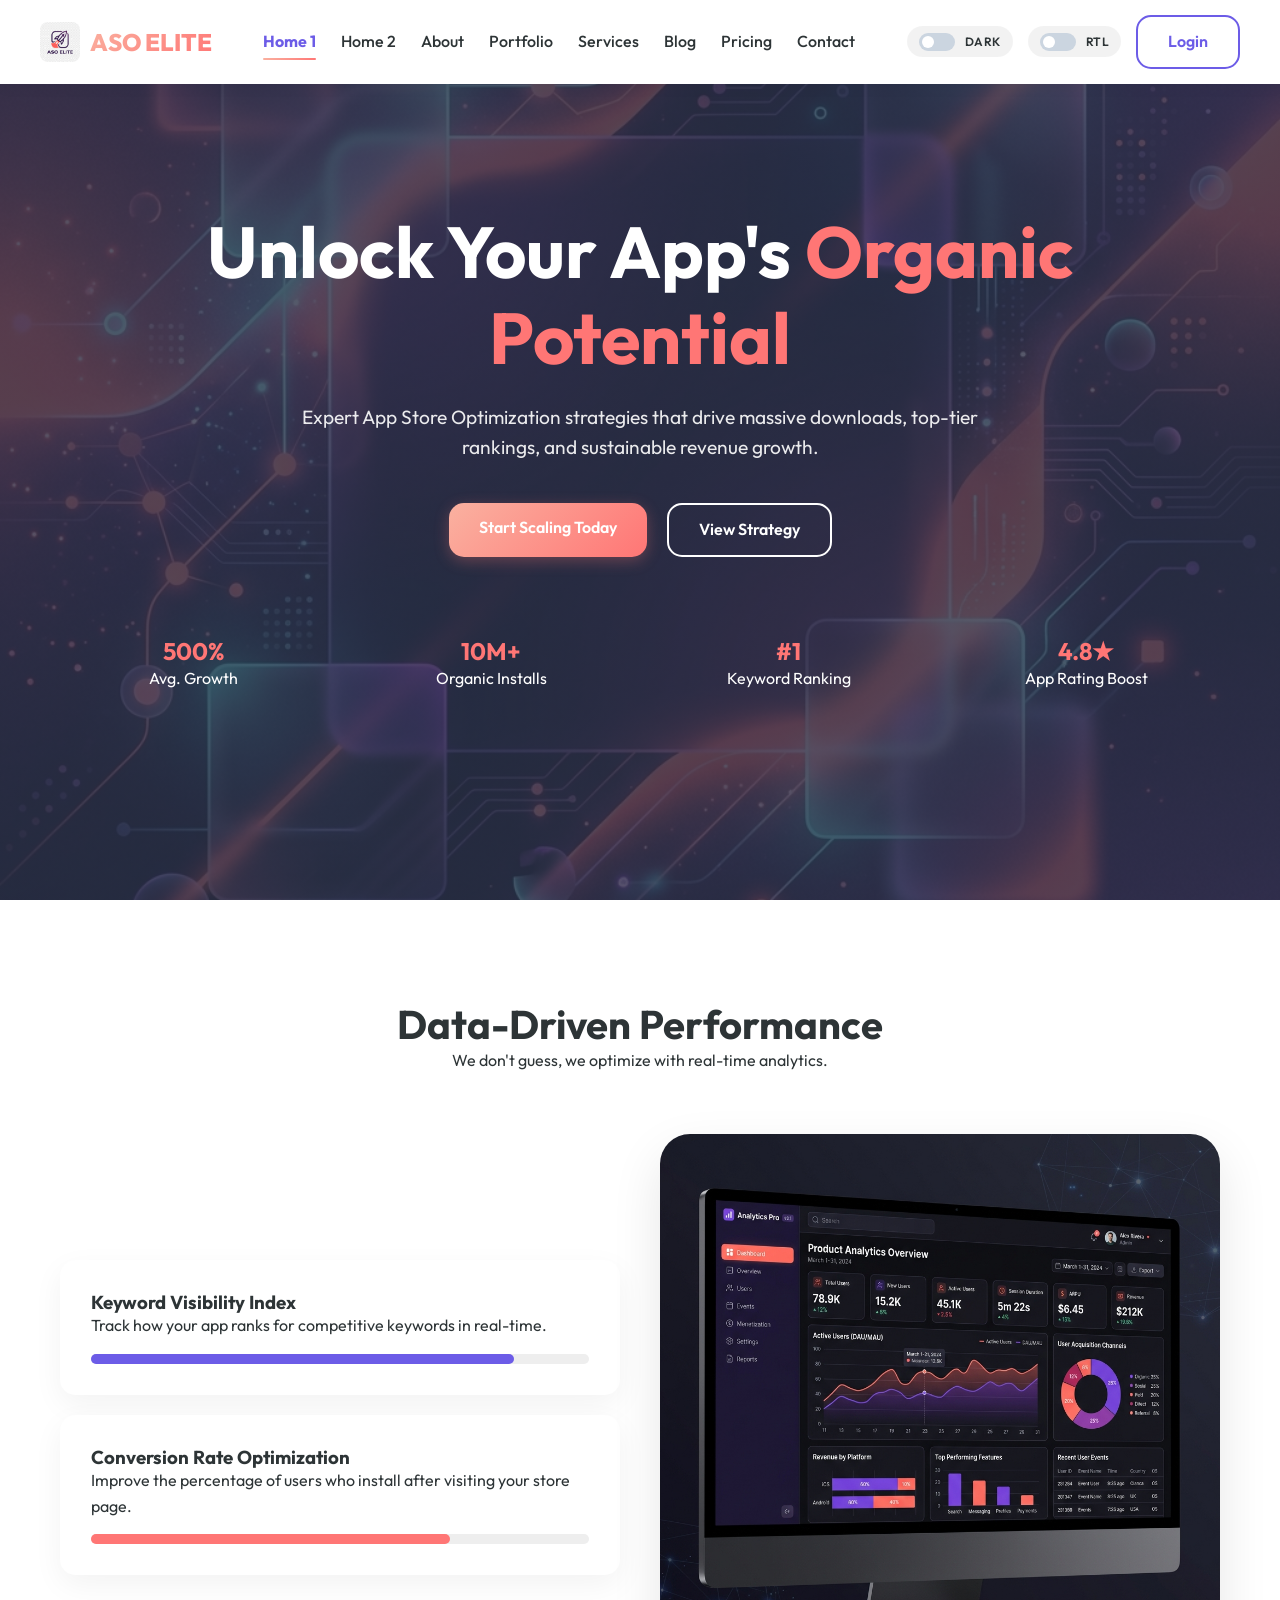
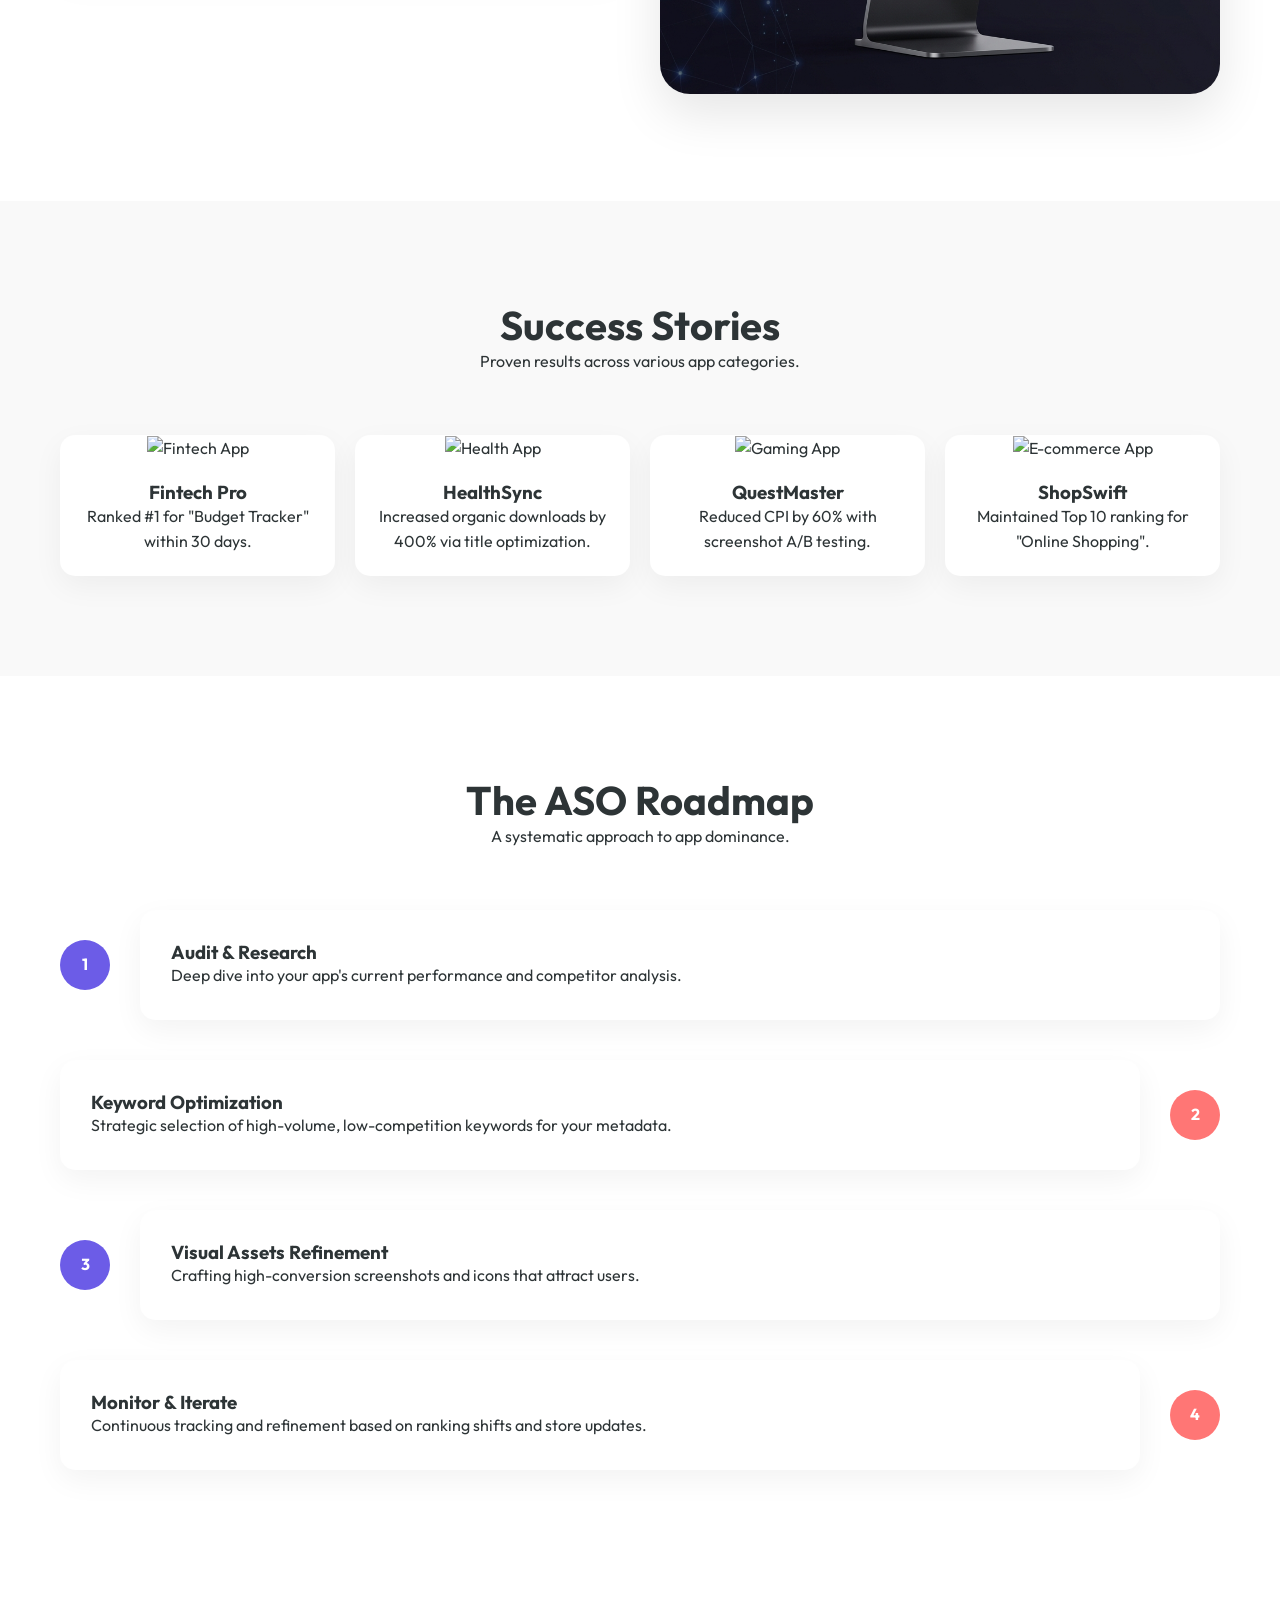
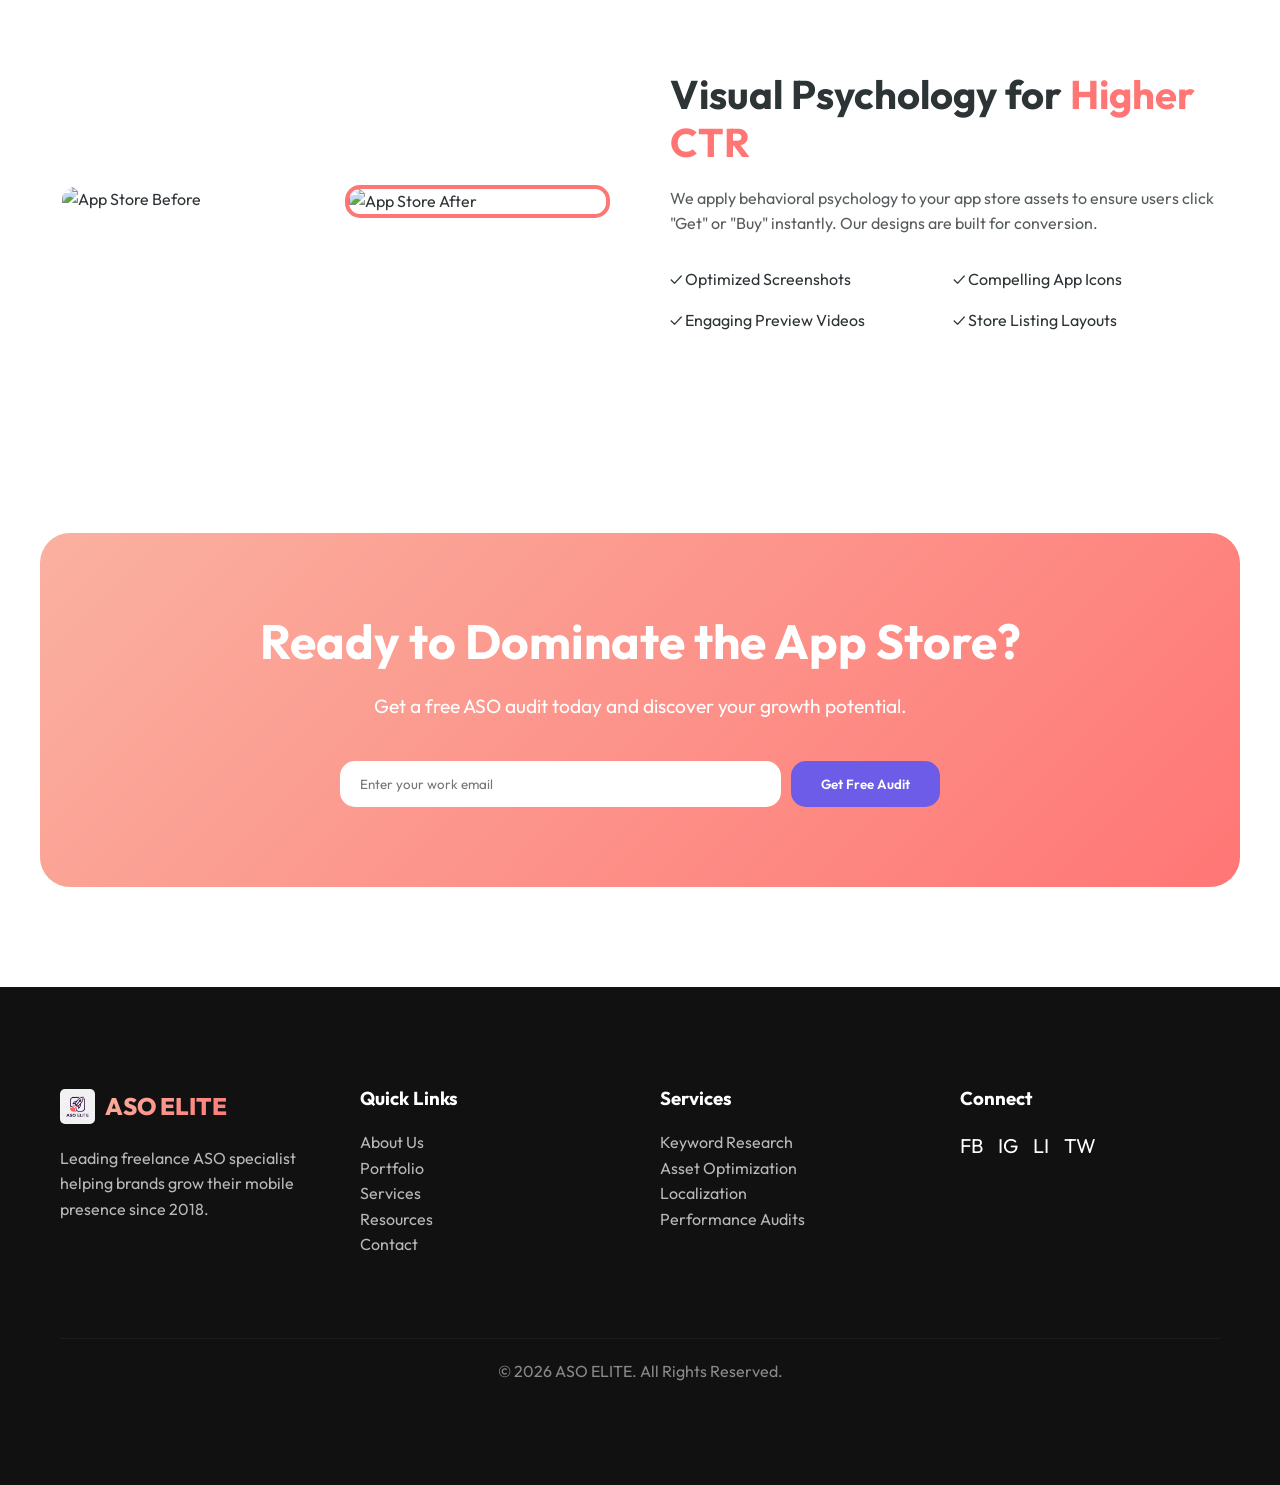
==== index.html @ afb0c2a2 "Initial commit: Premium ASO Specialist Website" ====
<!DOCTYPE html>
<html lang="en">
<head>
    <meta charset="UTF-8">
    <meta name="viewport" content="width=device-width, initial-scale=1.0">
    <title>Freelance ASO Specialist | Maximize Your App Growth</title>
    <meta name="description" content="Expert App Store Optimization (ASO) services to boost your app's organic downloads, rankings, and revenue.">
    
    <!-- Fonts -->
    <link rel="preconnect" href="https://fonts.googleapis.com">
    <link rel="preconnect" href="https://fonts.gstatic.com" crossorigin>
    <link href="https://fonts.googleapis.com/css2?family=Outfit:wght@300;400;600;700;800&display=swap" rel="stylesheet">
    
    <!-- Styles -->
    <link rel="stylesheet" href="assets/css/style.css">
</head>
<body>

    <!-- Header / Navbar -->
    <header>
        <div class="container nav-container">
            <a href="index.html" class="logo flex" style="align-items: center; gap: 10px; -webkit-text-fill-color: initial; background: none;">
                <img src="assets/images/logo.png" alt="ASO Elite Logo" style="height: 40px; border-radius: 8px;">
                <span style="background: var(--peach-gradient); -webkit-background-clip: text; -webkit-text-fill-color: transparent;">ASO ELITE</span>
            </a>
            <nav class="nav-links">
                <a href="index.html">Home 1</a>
                <a href="home-2.html">Home 2</a>
                <a href="about.html">About</a>
                <a href="portfolio.html">Portfolio</a>
                <a href="services.html">Services</a>
                <a href="blog.html">Blog</a>
                <a href="pricing.html">Pricing</a>
                <a href="contact.html">Contact</a>
            </nav>
            <div class="nav-actions flex" style="gap: 15px; align-items: center;">
                <div class="toggle-container">
                    <label class="switch">
                        <input type="checkbox" id="theme-toggle">
                        <span class="slider"></span>
                    </label>
                    <span>Dark</span>
                </div>
                <div class="toggle-container">
                    <label class="switch">
                        <input type="checkbox" id="rtl-toggle">
                        <span class="slider"></span>
                    </label>
                    <span>RTL</span>
                </div>
                <a href="login.html" class="btn btn-outline">Login</a>
            </div>
            <button class="mobile-menu-btn" style="display: none;">☰</button>
        </div>
    </header>

    <!-- 1. Hero Section -->
    <section class="hero-section" id="hero">
        <div class="hero-bg" style="background: linear-gradient(rgba(45, 52, 70, 0.8), rgba(45, 52, 70, 0.8)), url('assets/images/hero_bg.png'); background-size: cover; background-position: center; height: 100vh; display: flex; align-items: center; justify-content: center; text-align: center; color: white;">
            <div class="container">
                <h1 style="font-size: clamp(2.5rem, 8vw, 4.5rem); margin-bottom: 20px;">Unlock Your App's <span style="color: var(--neon-coral);">Organic Potential</span></h1>
                <p style="font-size: 1.2rem; max-width: 700px; margin: 0 auto 40px; opacity: 0.9;">Expert App Store Optimization strategies that drive massive downloads, top-tier rankings, and sustainable revenue growth.</p>
                <div class="hero-btns flex" style="justify-content: center; gap: 20px;">
                    <a href="#consultation" class="btn btn-primary">Start Scaling Today</a>
                    <a href="services.html" class="btn btn-outline" style="color: white; border-color: white;">View Strategy</a>
                </div>
                <div class="floating-metrics grid" style="grid-template-columns: repeat(4, 1fr); gap: 30px; margin-top: 80px;">
                    <div class="metric-item">
                        <h2 style="color: var(--neon-coral);">500%</h2>
                        <p>Avg. Growth</p>
                    </div>
                    <div class="metric-item">
                        <h2 style="color: var(--neon-coral);">10M+</h2>
                        <p>Organic Installs</p>
                    </div>
                    <div class="metric-item">
                        <h2 style="color: var(--neon-coral);">#1</h2>
                        <p>Keyword Ranking</p>
                    </div>
                    <div class="metric-item">
                        <h2 style="color: var(--neon-coral);">4.8★</h2>
                        <p>App Rating Boost</p>
                    </div>
                </div>
            </div>
        </div>
    </section>

    <!-- 2. ASO Performance Metrics -->
    <section class="section-padding" id="metrics">
        <div class="container">
            <div class="section-header" style="text-align: center; margin-bottom: 60px;">
                <h2 style="font-size: 2.5rem;">Data-Driven Performance</h2>
                <p>We don't guess, we optimize with real-time analytics.</p>
            </div>
            <div class="grid" style="grid-template-columns: repeat(2, 1fr); gap: 40px; align-items: center;">
                <div class="metrics-content">
                    <div class="metric-card card" style="margin-bottom: 20px;">
                        <h3>Keyword Visibility Index</h3>
                        <p>Track how your app ranks for competitive keywords in real-time.</p>
                        <div class="progress-bar" style="height: 10px; background: #eee; border-radius: 5px; margin-top: 15px;">
                            <div style="width: 85%; height: 100%; background: var(--primary-purple); border-radius: 5px;"></div>
                        </div>
                    </div>
                    <div class="metric-card card">
                        <h3>Conversion Rate Optimization</h3>
                        <p>Improve the percentage of users who install after visiting your store page.</p>
                        <div class="progress-bar" style="height: 10px; background: #eee; border-radius: 5px; margin-top: 15px;">
                            <div style="width: 72%; height: 100%; background: var(--neon-coral); border-radius: 5px;"></div>
                        </div>
                    </div>
                </div>
                <div class="metrics-visual">
                    <img src="assets/images/dashboard_mockup.png" alt="Analytics Dashboard" style="width: 100%; border-radius: var(--radius-lg); box-shadow: 0 20px 50px rgba(0,0,0,0.1);">
                </div>
            </div>
        </div>
    </section>

    <!-- 3. Keyword Ranking Case Studies -->
    <section class="section-padding" style="background: var(--secondary-bg); transition: var(--transition);" id="case-studies">
        <div class="container">
            <div class="section-header" style="text-align: center; margin-bottom: 60px;">
                <h2 style="font-size: 2.5rem;">Success Stories</h2>
                <p>Proven results across various app categories.</p>
            </div>
            <div class="grid" style="grid-template-columns: repeat(4, 1fr); gap: 20px;">
                <div class="card" style="padding: 0; overflow: hidden; text-align: center;">
                    <img src="https://images.unsplash.com/photo-1512941937669-90a1b58e7e9c?ixlib=rb-1.2.1&auto=format&fit=crop&w=300&q=80" alt="Fintech App" style="width: 100%; height: 180px; object-fit: cover;">
                    <div style="padding: 20px;">
                        <h3>Fintech Pro</h3>
                        <p>Ranked #1 for "Budget Tracker" within 30 days.</p>
                    </div>
                </div>
                <div class="card" style="padding: 0; overflow: hidden; text-align: center;">
                    <img src="https://images.unsplash.com/photo-1526628953301-3e589a6a8b74?ixlib=rb-1.2.1&auto=format&fit=crop&w=300&q=80" alt="Health App" style="width: 100%; height: 180px; object-fit: cover;">
                    <div style="padding: 20px;">
                        <h3>HealthSync</h3>
                        <p>Increased organic downloads by 400% via title optimization.</p>
                    </div>
                </div>
                <div class="card" style="padding: 0; overflow: hidden; text-align: center;">
                    <img src="https://images.unsplash.com/photo-1551650975-87deedd944c3?ixlib=rb-1.2.1&auto=format&fit=crop&w=300&q=80" alt="Gaming App" style="width: 100%; height: 180px; object-fit: cover;">
                    <div style="padding: 20px;">
                        <h3>QuestMaster</h3>
                        <p>Reduced CPI by 60% with screenshot A/B testing.</p>
                    </div>
                </div>
                <div class="card" style="padding: 0; overflow: hidden; text-align: center;">
                    <img src="https://images.unsplash.com/photo-1542744094-24638eff58bb?ixlib=rb-1.2.1&auto=format&fit=crop&w=300&q=80" alt="E-commerce App" style="width: 100%; height: 180px; object-fit: cover;">
                    <div style="padding: 20px;">
                        <h3>ShopSwift</h3>
                        <p>Maintained Top 10 ranking for "Online Shopping".</p>
                    </div>
                </div>
            </div>
        </div>
    </section>

    <!-- 4. Optimization Workflow Timeline -->
    <section class="section-padding" id="workflow">
        <div class="container">
            <div class="section-header" style="text-align: center; margin-bottom: 60px;">
                <h2 style="font-size: 2.5rem;">The ASO Roadmap</h2>
                <p>A systematic approach to app dominance.</p>
            </div>
            <div class="timeline flex" style="flex-direction: column; gap: 40px;">
                <div class="timeline-item flex" style="gap: 30px; align-items: center;">
                    <div class="step-num" style="background: var(--primary-purple); color: white; width: 50px; height: 50px; border-radius: 50%; display: flex; align-items: center; justify-content: center; font-weight: bold; flex-shrink: 0;">1</div>
                    <div class="card" style="flex-grow: 1;">
                        <h3>Audit & Research</h3>
                        <p>Deep dive into your app's current performance and competitor analysis.</p>
                    </div>
                </div>
                <div class="timeline-item flex" style="gap: 30px; align-items: center; flex-direction: row-reverse;">
                    <div class="step-num" style="background: var(--neon-coral); color: white; width: 50px; height: 50px; border-radius: 50%; display: flex; align-items: center; justify-content: center; font-weight: bold; flex-shrink: 0;">2</div>
                    <div class="card" style="flex-grow: 1;">
                        <h3>Keyword Optimization</h3>
                        <p>Strategic selection of high-volume, low-competition keywords for your metadata.</p>
                    </div>
                </div>
                <div class="timeline-item flex" style="gap: 30px; align-items: center;">
                    <div class="step-num" style="background: var(--primary-purple); color: white; width: 50px; height: 50px; border-radius: 50%; display: flex; align-items: center; justify-content: center; font-weight: bold; flex-shrink: 0;">3</div>
                    <div class="card" style="flex-grow: 1;">
                        <h3>Visual Assets Refinement</h3>
                        <p>Crafting high-conversion screenshots and icons that attract users.</p>
                    </div>
                </div>
                <div class="timeline-item flex" style="gap: 30px; align-items: center; flex-direction: row-reverse;">
                    <div class="step-num" style="background: var(--neon-coral); color: white; width: 50px; height: 50px; border-radius: 50%; display: flex; align-items: center; justify-content: center; font-weight: bold; flex-shrink: 0;">4</div>
                    <div class="card" style="flex-grow: 1;">
                        <h3>Monitor & Iterate</h3>
                        <p>Continuous tracking and refinement based on ranking shifts and store updates.</p>
                    </div>
                </div>
            </div>
        </div>
    </section>

    <!-- 5. App Conversion Improvement Showcase -->
    <section class="section-padding" style="background: var(--bg-color); transition: var(--transition);" id="showcase">
        <div class="container">
            <div class="grid" style="grid-template-columns: repeat(2, 1fr); gap: 60px; align-items: center;">
                <div class="showcase-visual grid" style="grid-template-columns: repeat(2, 1fr); gap: 20px;">
                    <img src="https://images.unsplash.com/photo-1555774698-0b77e0d5fac6?ixlib=rb-1.2.1&auto=format&fit=crop&w=400&q=80" alt="App Store Before" style="width: 100%; border-radius: 15px; border: 2px solid rgba(255,255,255,0.1);">
                    <img src="https://images.unsplash.com/photo-1512941937669-90a1b58e7e9c?ixlib=rb-1.2.1&auto=format&fit=crop&w=400&q=80" alt="App Store After" style="width: 100%; border-radius: 15px; border: 4px solid var(--neon-coral);">
                </div>
                <div class="showcase-content">
                    <h2 style="font-size: 2.5rem; margin-bottom: 20px;">Visual Psychology for <span style="color: var(--neon-coral);">Higher CTR</span></h2>
                    <p style="opacity: 0.8; margin-bottom: 30px;">We apply behavioral psychology to your app store assets to ensure users click "Get" or "Buy" instantly. Our designs are built for conversion.</p>
                    <ul style="display: grid; grid-template-columns: repeat(2, 1fr); gap: 15px;">
                        <li>✓ Optimized Screenshots</li>
                        <li>✓ Compelling App Icons</li>
                        <li>✓ Engaging Preview Videos</li>
                        <li>✓ Store Listing Layouts</li>
                    </ul>
                </div>
            </div>
        </div>
    </section>

    <!-- 6. Consultation CTA Section -->
    <section class="section-padding" id="consultation">
        <div class="container" style="text-align: center; background: var(--peach-gradient); padding: 80px 40px; border-radius: var(--radius-lg); color: white;">
            <h2 style="font-size: 3rem; margin-bottom: 20px;">Ready to Dominate the App Store?</h2>
            <p style="font-size: 1.2rem; margin-bottom: 40px;">Get a free ASO audit today and discover your growth potential.</p>
            <form class="flex" style="max-width: 600px; margin: 0 auto; gap: 10px;">
                <input type="email" placeholder="Enter your work email" style="padding: 15px 20px; border-radius: var(--radius-md); border: none; flex-grow: 1; outline: none;">
                <button type="submit" class="btn" style="background: var(--primary-purple); color: white;">Get Free Audit</button>
            </form>
        </div>
    </section>

    <!-- Footer -->
    <footer class="section-padding" style="background: #111; color: white;">
        <div class="container">
            <div class="grid" style="grid-template-columns: repeat(4, 1fr); gap: 40px;">
                <div class="footer-col">
                    <a href="index.html" class="logo flex" style="align-items: center; gap: 10px; -webkit-text-fill-color: initial; background: none; margin-bottom: 20px;">
                        <img src="assets/images/logo.png" alt="ASO Elite Logo" style="height: 35px; border-radius: 5px;">
                        <span style="background: var(--peach-gradient); -webkit-background-clip: text; -webkit-text-fill-color: transparent;">ASO ELITE</span>
                    </a>
                    <p style="opacity: 0.7;">Leading freelance ASO specialist helping brands grow their mobile presence since 2018.</p>
                </div>
                <div class="footer-col">
                    <h3>Quick Links</h3>
                    <ul style="margin-top: 20px;">
                        <li><a href="about.html" style="opacity: 0.7;">About Us</a></li>
                        <li><a href="portfolio.html" style="opacity: 0.7;">Portfolio</a></li>
                        <li><a href="services.html" style="opacity: 0.7;">Services</a></li>
                        <li><a href="blog.html" style="opacity: 0.7;">Resources</a></li>
                        <li><a href="contact.html" style="opacity: 0.7;">Contact</a></li>
                    </ul>
                </div>
                <div class="footer-col">
                    <h3>Services</h3>
                    <ul style="margin-top: 20px;">
                        <li><a href="#" style="opacity: 0.7;">Keyword Research</a></li>
                        <li><a href="#" style="opacity: 0.7;">Asset Optimization</a></li>
                        <li><a href="#" style="opacity: 0.7;">Localization</a></li>
                        <li><a href="#" style="opacity: 0.7;">Performance Audits</a></li>
                    </ul>
                </div>
                <div class="footer-col">
                    <h3>Connect</h3>
                    <div class="social-links flex" style="gap: 15px; margin-top: 20px;">
                        <a href="#" style="font-size: 20px;">FB</a>
                        <a href="#" style="font-size: 20px;">IG</a>
                        <a href="#" style="font-size: 20px;">LI</a>
                        <a href="#" style="font-size: 20px;">TW</a>
                    </div>
                </div>
            </div>
            <div class="footer-bottom" style="margin-top: 80px; padding-top: 20px; border-top: 1px solid rgba(255,255,255,0.1); text-align: center; opacity: 0.5;">
                <p>&copy; 2026 ASO ELITE. All Rights Reserved.</p>
            </div>
        </div>
    </footer>

    <script src="assets/js/main.js"></script>
</body>
</html>
---- assets/css/style.css ----
:root {
    /* Color Palette */
    --primary-purple: #6c5ce7;
    --deep-purple: #2d3436;
    --neon-coral: #ff7675;
    --soft-lavender: #a29bfe;
    --dark-graphite: #2d3436;
    --electric-violet: #a29bfe;
    --peach-gradient: linear-gradient(135deg, #fab1a0, #ff7675);
    --glass-bg: rgba(255, 255, 255, 0.1);
    --glass-border: rgba(255, 255, 255, 0.2);
    
    /* Theme Defaults (Light) */
    --bg-color: #ffffff;
    --text-color: #2d3436;
    --card-bg: #ffffff;
    --secondary-bg: #f9f9f9;
    --navbar-bg: rgba(255, 255, 255, 0.95);
    --footer-bg: #111111;
    
    /* Spacing & Borders */
    --radius-sm: 8px;
    --radius-md: 15px;
    --radius-lg: 30px;
    --transition: all 0.3s ease;
}

[data-theme="dark"] {
    --bg-color: #0f0c29;
    --text-color: #f1f2f6;
    --card-bg: #1a1a2e;
    --secondary-bg: #16133a;
    --navbar-bg: rgba(15, 12, 41, 0.95);
    --glass-bg: rgba(0, 0, 0, 0.3);
}

* {
    margin: 0;
    padding: 0;
    box-sizing: border-box;
    font-family: 'Outfit', sans-serif;
}

body {
    background-color: var(--bg-color);
    color: var(--text-color);
    line-height: 1.6;
    overflow-x: hidden;
    transition: var(--transition);
}

/* Typography */
h1, h2, h3, h4, h5, h6 {
    font-weight: 700;
    line-height: 1.2;
}

a {
    text-decoration: none;
    color: inherit;
    transition: var(--transition);
}

ul {
    list-style: none;
}

/* Layout Helpers */
.container {
    max-width: 1200px;
    margin: 0 auto;
    padding: 0 20px;
}

.section-padding {
    padding: 100px 0;
}

.flex {
    display: flex;
}

.grid {
    display: grid;
}

/* Buttons */
.btn {
    padding: 12px 30px;
    border-radius: var(--radius-md);
    font-weight: 600;
    cursor: pointer;
    border: none;
    display: inline-block;
    transition: var(--transition);
}

.btn-primary {
    background: var(--peach-gradient);
    color: white;
    box-shadow: 0 4px 15px rgba(255, 118, 117, 0.3);
}

.btn-primary:hover {
    transform: translateY(-3px);
    box-shadow: 0 8px 25px rgba(255, 118, 117, 0.5);
}

.btn-outline {
    border: 2px solid var(--primary-purple);
    color: var(--primary-purple);
    background: transparent;
}

.btn-outline:hover {
    background: var(--primary-purple);
    color: white;
}

/* Navbar */
header {
    position: fixed;
    top: 0;
    width: 100%;
    z-index: 1000;
    background: #ffffff;
    box-shadow: 0 2px 15px rgba(0,0,0,0.05);
    transition: var(--transition);
}

header.sticky {
    background: rgba(255, 255, 255, 0.95);
    backdrop-filter: blur(10px);
    box-shadow: 0 5px 25px rgba(0,0,0,0.08);
}

[data-theme="dark"] header {
    background: #1a1a2e;
    border-bottom: 1px solid rgba(255,255,255,0.05);
}

.nav-container {
    display: flex;
    justify-content: space-between;
    align-items: center;
    padding: 15px 0;
}

.logo {
    font-size: 1.5rem;
    font-weight: 800;
    background: var(--peach-gradient);
    -webkit-background-clip: text;
    -webkit-text-fill-color: transparent;
}

.nav-links {
    display: flex;
    gap: 25px;
}

.nav-links a {
    font-weight: 500;
    color: var(--text-color);
}

.nav-links a:hover {
    color: var(--primary-purple);
}

.nav-links a.active {
    color: var(--primary-purple);
    font-weight: 700;
    position: relative;
}

.nav-links a.active::after {
    content: '';
    position: absolute;
    bottom: -5px;
    left: 0;
    width: 100%;
    height: 2px;
    background: var(--peach-gradient);
    border-radius: 2px;
}

/* Premium Toggles */
.nav-actions {
    display: flex;
    align-items: center;
    gap: 15px;
}

.toggle-container {
    display: flex;
    align-items: center;
    gap: 10px;
    background: rgba(0, 0, 0, 0.05);
    padding: 6px 12px;
    border-radius: 50px;
    transition: var(--transition);
}

[data-theme="dark"] .toggle-container {
    background: rgba(255, 255, 255, 0.05);
}

.toggle-container span {
    font-size: 12px;
    font-weight: 600;
    text-transform: uppercase;
    letter-spacing: 0.5px;
}

.switch {
    position: relative;
    display: inline-block;
    width: 36px;
    height: 18px;
}

.switch input {
    opacity: 0;
    width: 0;
    height: 0;
}

.slider {
    position: absolute;
    cursor: pointer;
    top: 0;
    left: 0;
    right: 0;
    bottom: 0;
    background-color: #cbd5e0;
    transition: .4s;
    border-radius: 34px;
}

.slider:before {
    position: absolute;
    content: "";
    height: 12px;
    width: 12px;
    left: 3px;
    bottom: 3px;
    background-color: white;
    transition: .4s;
    border-radius: 50%;
}

input:checked + .slider {
    background: var(--peach-gradient);
}

input:checked + .slider:before {
    transform: translateX(18px);
}

/* Cards */
.card {
    background: var(--card-bg);
    padding: 30px;
    border-radius: var(--radius-md);
    box-shadow: 0 10px 30px rgba(0,0,0,0.05);
    border: 1px solid var(--glass-border);
    transition: var(--transition);
}

.card:hover {
    transform: translateY(-10px);
}

/* Responsive */
@media (max-width: 1024px) {
    .section-padding {
        padding: 80px 0;
    }
}

@media (max-width: 768px) {
    .nav-links {
        display: none;
    }
}

/* RTL Support */
[dir="rtl"] {
    text-align: right;
}

[dir="rtl"] .nav-links {
    flex-direction: row-reverse;
}
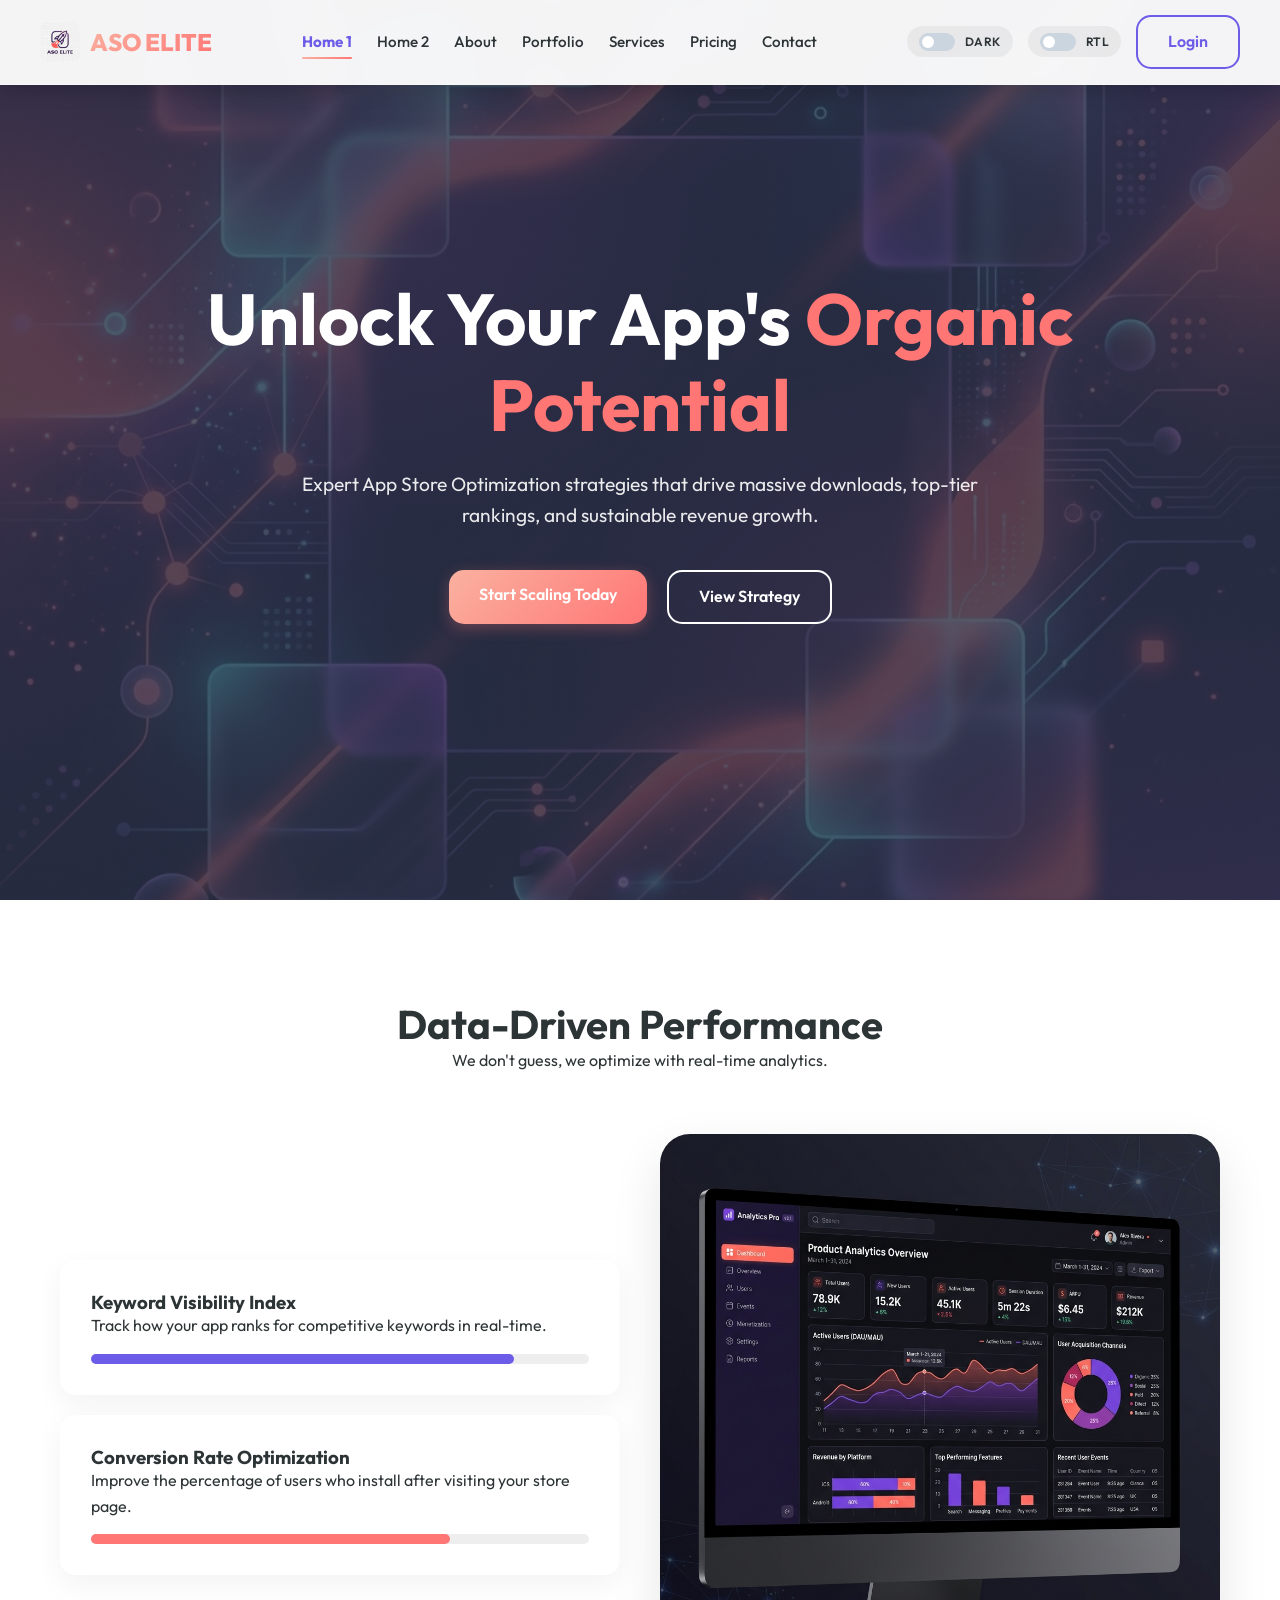
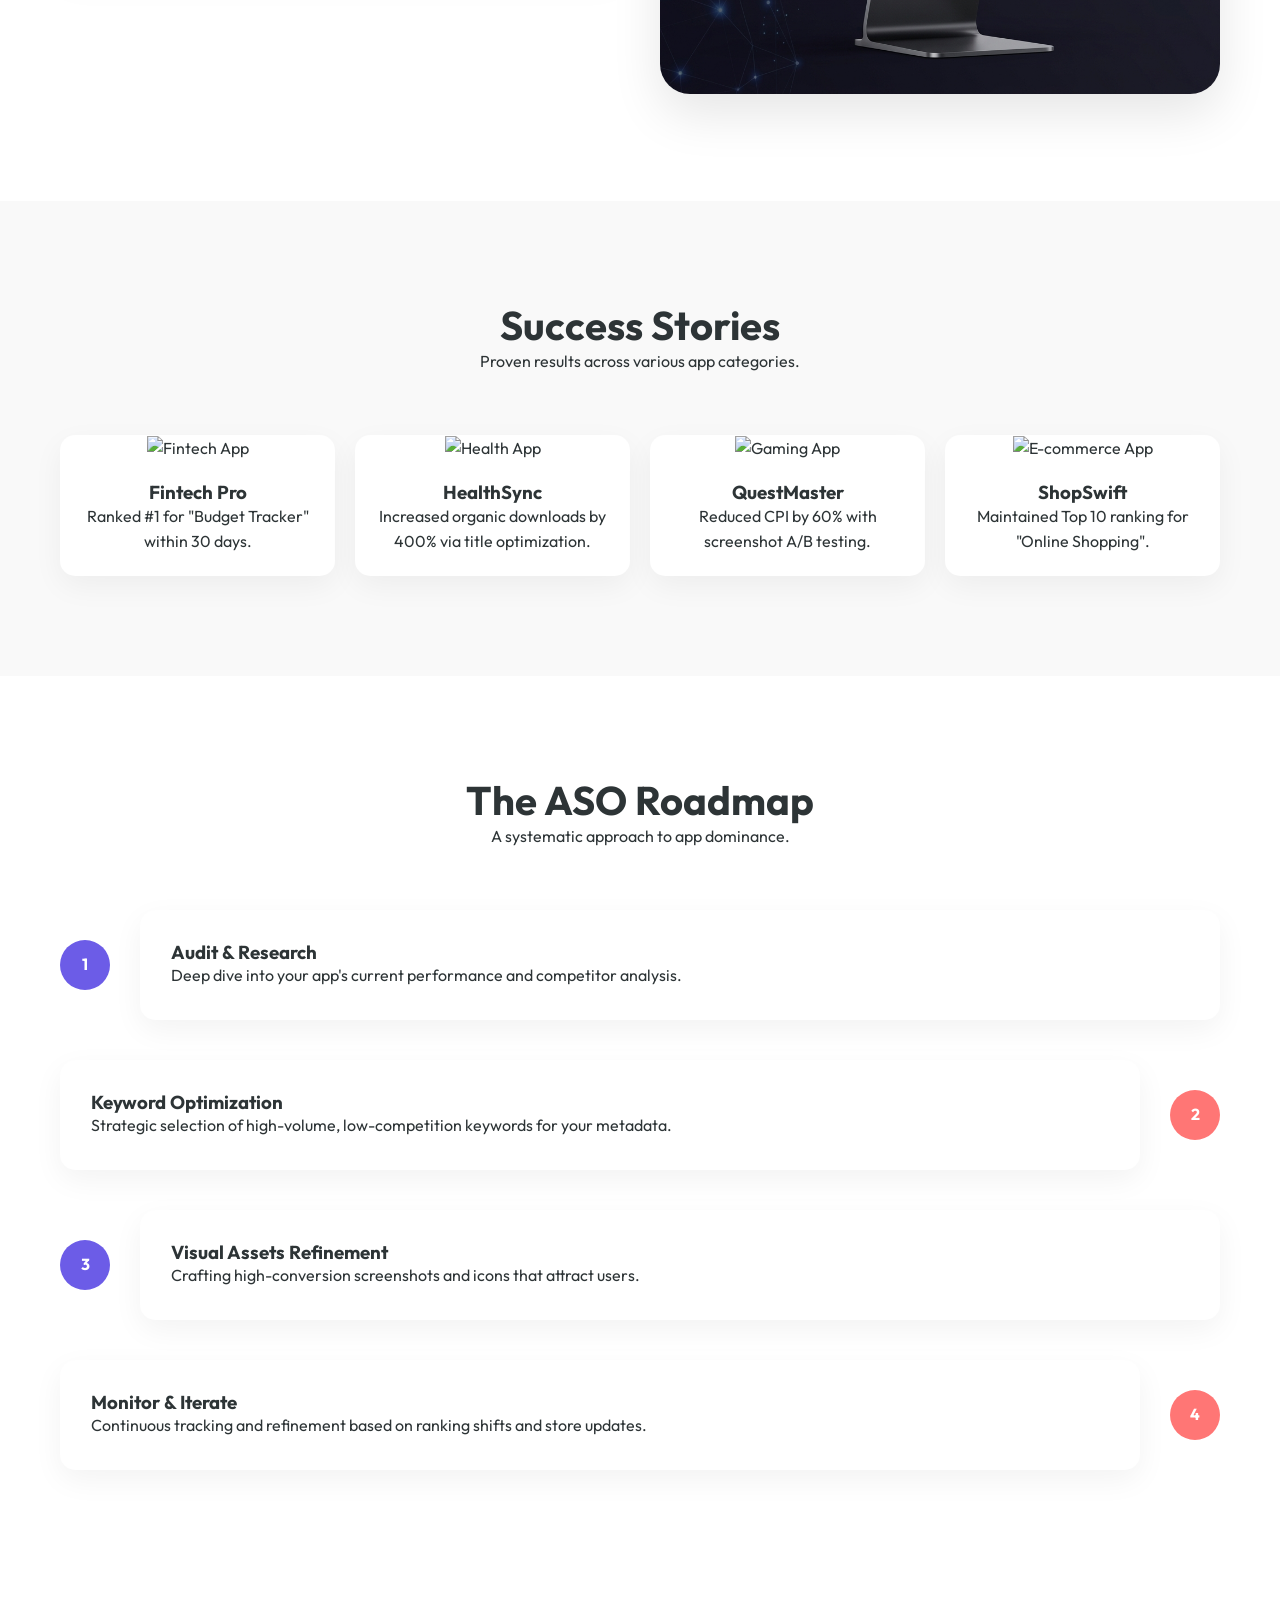
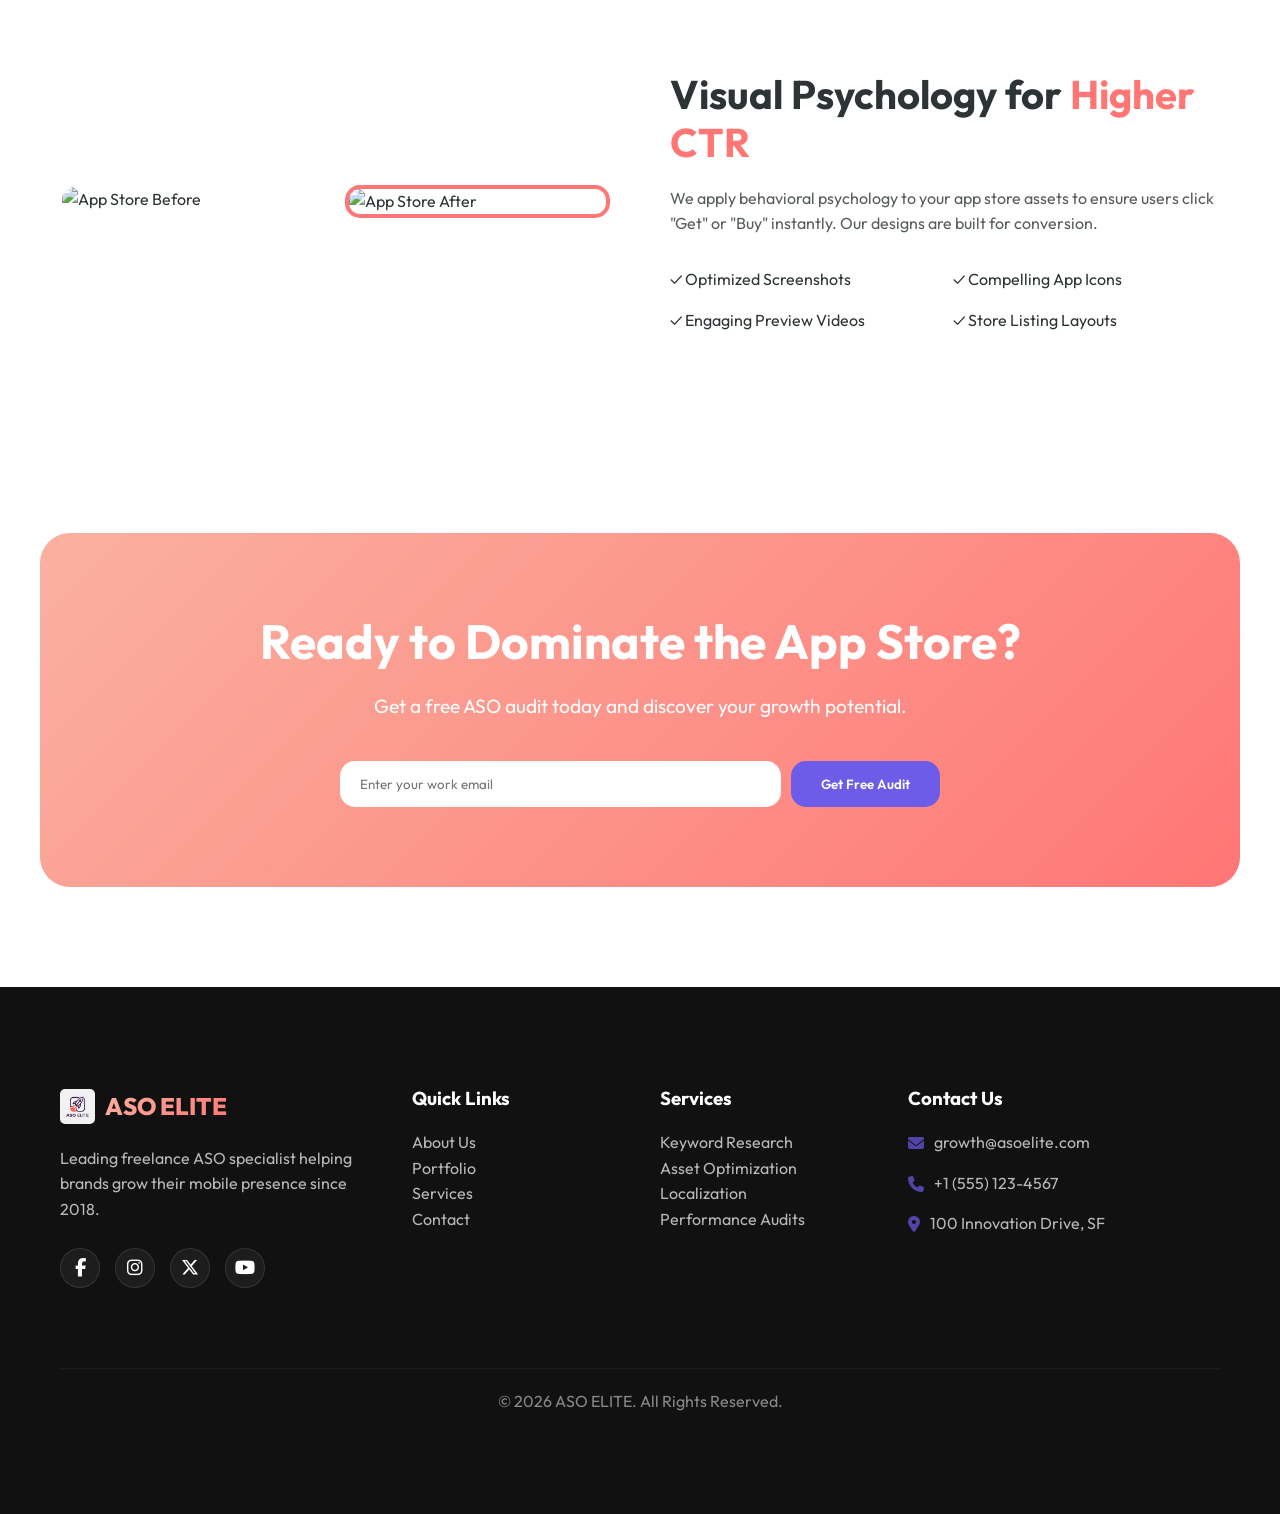
==== commit c3e0c5b4: "first commit" ====
--- a/index.html
+++ b/index.html
@@ -1,27 +1,36 @@
 <!DOCTYPE html>
 <html lang="en">
+
 <head>
     <meta charset="UTF-8">
     <meta name="viewport" content="width=device-width, initial-scale=1.0">
     <title>Freelance ASO Specialist | Maximize Your App Growth</title>
-    <meta name="description" content="Expert App Store Optimization (ASO) services to boost your app's organic downloads, rankings, and revenue.">
-    
+    <meta name="description"
+        content="Expert App Store Optimization (ASO) services to boost your app's organic downloads, rankings, and revenue.">
+
     <!-- Fonts -->
     <link rel="preconnect" href="https://fonts.googleapis.com">
     <link rel="preconnect" href="https://fonts.gstatic.com" crossorigin>
     <link href="https://fonts.googleapis.com/css2?family=Outfit:wght@300;400;600;700;800&display=swap" rel="stylesheet">
-    
+
     <!-- Styles -->
     <link rel="stylesheet" href="assets/css/style.css">
+
+    <!-- Font Awesome -->
+    <link rel="stylesheet" href="https://cdnjs.cloudflare.com/ajax/libs/font-awesome/6.5.1/css/all.min.css">
 </head>
+
 <body>
 
     <!-- Header / Navbar -->
     <header>
         <div class="container nav-container">
-            <a href="index.html" class="logo flex" style="align-items: center; gap: 10px; -webkit-text-fill-color: initial; background: none;">
+            <a href="index.html" class="logo flex"
+                style="align-items: center; gap: 10px; -webkit-text-fill-color: initial; background: none;">
                 <img src="assets/images/logo.png" alt="ASO Elite Logo" style="height: 40px; border-radius: 8px;">
-                <span style="background: var(--peach-gradient); -webkit-background-clip: text; -webkit-text-fill-color: transparent;">ASO ELITE</span>
+                <span
+                    style="background: var(--peach-gradient); -webkit-background-clip: text; -webkit-text-fill-color: transparent;">ASO
+                    ELITE</span>
             </a>
             <nav class="nav-links">
                 <a href="index.html">Home 1</a>
@@ -29,7 +38,7 @@
                 <a href="about.html">About</a>
                 <a href="portfolio.html">Portfolio</a>
                 <a href="services.html">Services</a>
-                <a href="blog.html">Blog</a>
+
                 <a href="pricing.html">Pricing</a>
                 <a href="contact.html">Contact</a>
             </nav>
@@ -56,32 +65,20 @@
 
     <!-- 1. Hero Section -->
     <section class="hero-section" id="hero">
-        <div class="hero-bg" style="background: linear-gradient(rgba(45, 52, 70, 0.8), rgba(45, 52, 70, 0.8)), url('assets/images/hero_bg.png'); background-size: cover; background-position: center; height: 100vh; display: flex; align-items: center; justify-content: center; text-align: center; color: white;">
+        <div class="hero-bg"
+            style="background: linear-gradient(rgba(45, 52, 70, 0.8), rgba(45, 52, 70, 0.8)), url('assets/images/hero_bg.png'); background-size: cover; background-position: center; height: 100vh; display: flex; align-items: center; justify-content: center; text-align: center; color: white;">
             <div class="container">
-                <h1 style="font-size: clamp(2.5rem, 8vw, 4.5rem); margin-bottom: 20px;">Unlock Your App's <span style="color: var(--neon-coral);">Organic Potential</span></h1>
-                <p style="font-size: 1.2rem; max-width: 700px; margin: 0 auto 40px; opacity: 0.9;">Expert App Store Optimization strategies that drive massive downloads, top-tier rankings, and sustainable revenue growth.</p>
+                <h1 style="font-size: clamp(2.5rem, 8vw, 4.5rem); margin-bottom: 20px;">Unlock Your App's <span
+                        style="color: var(--neon-coral);">Organic Potential</span></h1>
+                <p style="font-size: 1.2rem; max-width: 700px; margin: 0 auto 40px; opacity: 0.9;">Expert App Store
+                    Optimization strategies that drive massive downloads, top-tier rankings, and sustainable revenue
+                    growth.</p>
                 <div class="hero-btns flex" style="justify-content: center; gap: 20px;">
                     <a href="#consultation" class="btn btn-primary">Start Scaling Today</a>
-                    <a href="services.html" class="btn btn-outline" style="color: white; border-color: white;">View Strategy</a>
-                </div>
-                <div class="floating-metrics grid" style="grid-template-columns: repeat(4, 1fr); gap: 30px; margin-top: 80px;">
-                    <div class="metric-item">
-                        <h2 style="color: var(--neon-coral);">500%</h2>
-                        <p>Avg. Growth</p>
-                    </div>
-                    <div class="metric-item">
-                        <h2 style="color: var(--neon-coral);">10M+</h2>
-                        <p>Organic Installs</p>
-                    </div>
-                    <div class="metric-item">
-                        <h2 style="color: var(--neon-coral);">#1</h2>
-                        <p>Keyword Ranking</p>
-                    </div>
-                    <div class="metric-item">
-                        <h2 style="color: var(--neon-coral);">4.8★</h2>
-                        <p>App Rating Boost</p>
-                    </div>
-                </div>
+                    <a href="services.html" class="btn btn-outline" style="color: white; border-color: white;">View
+                        Strategy</a>
+                </div>
+
             </div>
         </div>
     </section>
@@ -98,56 +95,67 @@
                     <div class="metric-card card" style="margin-bottom: 20px;">
                         <h3>Keyword Visibility Index</h3>
                         <p>Track how your app ranks for competitive keywords in real-time.</p>
-                        <div class="progress-bar" style="height: 10px; background: #eee; border-radius: 5px; margin-top: 15px;">
-                            <div style="width: 85%; height: 100%; background: var(--primary-purple); border-radius: 5px;"></div>
+                        <div class="progress-bar"
+                            style="height: 10px; background: #eee; border-radius: 5px; margin-top: 15px;">
+                            <div
+                                style="width: 85%; height: 100%; background: var(--primary-purple); border-radius: 5px;">
+                            </div>
                         </div>
                     </div>
                     <div class="metric-card card">
                         <h3>Conversion Rate Optimization</h3>
                         <p>Improve the percentage of users who install after visiting your store page.</p>
-                        <div class="progress-bar" style="height: 10px; background: #eee; border-radius: 5px; margin-top: 15px;">
-                            <div style="width: 72%; height: 100%; background: var(--neon-coral); border-radius: 5px;"></div>
+                        <div class="progress-bar"
+                            style="height: 10px; background: #eee; border-radius: 5px; margin-top: 15px;">
+                            <div style="width: 72%; height: 100%; background: var(--neon-coral); border-radius: 5px;">
+                            </div>
                         </div>
                     </div>
                 </div>
                 <div class="metrics-visual">
-                    <img src="assets/images/dashboard_mockup.png" alt="Analytics Dashboard" style="width: 100%; border-radius: var(--radius-lg); box-shadow: 0 20px 50px rgba(0,0,0,0.1);">
+                    <img src="assets/images/dashboard_mockup.png" alt="Analytics Dashboard"
+                        style="width: 100%; border-radius: var(--radius-lg); box-shadow: 0 20px 50px rgba(0,0,0,0.1);">
                 </div>
             </div>
         </div>
     </section>
 
     <!-- 3. Keyword Ranking Case Studies -->
-    <section class="section-padding" style="background: var(--secondary-bg); transition: var(--transition);" id="case-studies">
+    <section class="section-padding" style="background: var(--secondary-bg); transition: var(--transition);"
+        id="case-studies">
         <div class="container">
             <div class="section-header" style="text-align: center; margin-bottom: 60px;">
                 <h2 style="font-size: 2.5rem;">Success Stories</h2>
                 <p>Proven results across various app categories.</p>
             </div>
-            <div class="grid" style="grid-template-columns: repeat(4, 1fr); gap: 20px;">
+            <div class="portfolio-grid">
                 <div class="card" style="padding: 0; overflow: hidden; text-align: center;">
-                    <img src="https://images.unsplash.com/photo-1512941937669-90a1b58e7e9c?ixlib=rb-1.2.1&auto=format&fit=crop&w=300&q=80" alt="Fintech App" style="width: 100%; height: 180px; object-fit: cover;">
+                    <img src="https://images.unsplash.com/photo-1512941937669-90a1b58e7e9c?ixlib=rb-1.2.1&auto=format&fit=crop&w=300&q=80"
+                        alt="Fintech App" style="width: 100%; height: 180px; object-fit: cover;">
                     <div style="padding: 20px;">
                         <h3>Fintech Pro</h3>
                         <p>Ranked #1 for "Budget Tracker" within 30 days.</p>
                     </div>
                 </div>
                 <div class="card" style="padding: 0; overflow: hidden; text-align: center;">
-                    <img src="https://images.unsplash.com/photo-1526628953301-3e589a6a8b74?ixlib=rb-1.2.1&auto=format&fit=crop&w=300&q=80" alt="Health App" style="width: 100%; height: 180px; object-fit: cover;">
+                    <img src="https://images.unsplash.com/photo-1526628953301-3e589a6a8b74?ixlib=rb-1.2.1&auto=format&fit=crop&w=300&q=80"
+                        alt="Health App" style="width: 100%; height: 180px; object-fit: cover;">
                     <div style="padding: 20px;">
                         <h3>HealthSync</h3>
                         <p>Increased organic downloads by 400% via title optimization.</p>
                     </div>
                 </div>
                 <div class="card" style="padding: 0; overflow: hidden; text-align: center;">
-                    <img src="https://images.unsplash.com/photo-1551650975-87deedd944c3?ixlib=rb-1.2.1&auto=format&fit=crop&w=300&q=80" alt="Gaming App" style="width: 100%; height: 180px; object-fit: cover;">
+                    <img src="https://images.unsplash.com/photo-1551650975-87deedd944c3?ixlib=rb-1.2.1&auto=format&fit=crop&w=300&q=80"
+                        alt="Gaming App" style="width: 100%; height: 180px; object-fit: cover;">
                     <div style="padding: 20px;">
                         <h3>QuestMaster</h3>
                         <p>Reduced CPI by 60% with screenshot A/B testing.</p>
                     </div>
                 </div>
                 <div class="card" style="padding: 0; overflow: hidden; text-align: center;">
-                    <img src="https://images.unsplash.com/photo-1542744094-24638eff58bb?ixlib=rb-1.2.1&auto=format&fit=crop&w=300&q=80" alt="E-commerce App" style="width: 100%; height: 180px; object-fit: cover;">
+                    <img src="https://images.unsplash.com/photo-1542744094-24638eff58bb?ixlib=rb-1.2.1&auto=format&fit=crop&w=300&q=80"
+                        alt="E-commerce App" style="width: 100%; height: 180px; object-fit: cover;">
                     <div style="padding: 20px;">
                         <h3>ShopSwift</h3>
                         <p>Maintained Top 10 ranking for "Online Shopping".</p>
@@ -166,28 +174,36 @@
             </div>
             <div class="timeline flex" style="flex-direction: column; gap: 40px;">
                 <div class="timeline-item flex" style="gap: 30px; align-items: center;">
-                    <div class="step-num" style="background: var(--primary-purple); color: white; width: 50px; height: 50px; border-radius: 50%; display: flex; align-items: center; justify-content: center; font-weight: bold; flex-shrink: 0;">1</div>
+                    <div class="step-num"
+                        style="background: var(--primary-purple); color: white; width: 50px; height: 50px; border-radius: 50%; display: flex; align-items: center; justify-content: center; font-weight: bold; flex-shrink: 0;">
+                        1</div>
                     <div class="card" style="flex-grow: 1;">
                         <h3>Audit & Research</h3>
                         <p>Deep dive into your app's current performance and competitor analysis.</p>
                     </div>
                 </div>
                 <div class="timeline-item flex" style="gap: 30px; align-items: center; flex-direction: row-reverse;">
-                    <div class="step-num" style="background: var(--neon-coral); color: white; width: 50px; height: 50px; border-radius: 50%; display: flex; align-items: center; justify-content: center; font-weight: bold; flex-shrink: 0;">2</div>
+                    <div class="step-num"
+                        style="background: var(--neon-coral); color: white; width: 50px; height: 50px; border-radius: 50%; display: flex; align-items: center; justify-content: center; font-weight: bold; flex-shrink: 0;">
+                        2</div>
                     <div class="card" style="flex-grow: 1;">
                         <h3>Keyword Optimization</h3>
                         <p>Strategic selection of high-volume, low-competition keywords for your metadata.</p>
                     </div>
                 </div>
                 <div class="timeline-item flex" style="gap: 30px; align-items: center;">
-                    <div class="step-num" style="background: var(--primary-purple); color: white; width: 50px; height: 50px; border-radius: 50%; display: flex; align-items: center; justify-content: center; font-weight: bold; flex-shrink: 0;">3</div>
+                    <div class="step-num"
+                        style="background: var(--primary-purple); color: white; width: 50px; height: 50px; border-radius: 50%; display: flex; align-items: center; justify-content: center; font-weight: bold; flex-shrink: 0;">
+                        3</div>
                     <div class="card" style="flex-grow: 1;">
                         <h3>Visual Assets Refinement</h3>
                         <p>Crafting high-conversion screenshots and icons that attract users.</p>
                     </div>
                 </div>
                 <div class="timeline-item flex" style="gap: 30px; align-items: center; flex-direction: row-reverse;">
-                    <div class="step-num" style="background: var(--neon-coral); color: white; width: 50px; height: 50px; border-radius: 50%; display: flex; align-items: center; justify-content: center; font-weight: bold; flex-shrink: 0;">4</div>
+                    <div class="step-num"
+                        style="background: var(--neon-coral); color: white; width: 50px; height: 50px; border-radius: 50%; display: flex; align-items: center; justify-content: center; font-weight: bold; flex-shrink: 0;">
+                        4</div>
                     <div class="card" style="flex-grow: 1;">
                         <h3>Monitor & Iterate</h3>
                         <p>Continuous tracking and refinement based on ranking shifts and store updates.</p>
@@ -202,12 +218,18 @@
         <div class="container">
             <div class="grid" style="grid-template-columns: repeat(2, 1fr); gap: 60px; align-items: center;">
                 <div class="showcase-visual grid" style="grid-template-columns: repeat(2, 1fr); gap: 20px;">
-                    <img src="https://images.unsplash.com/photo-1555774698-0b77e0d5fac6?ixlib=rb-1.2.1&auto=format&fit=crop&w=400&q=80" alt="App Store Before" style="width: 100%; border-radius: 15px; border: 2px solid rgba(255,255,255,0.1);">
-                    <img src="https://images.unsplash.com/photo-1512941937669-90a1b58e7e9c?ixlib=rb-1.2.1&auto=format&fit=crop&w=400&q=80" alt="App Store After" style="width: 100%; border-radius: 15px; border: 4px solid var(--neon-coral);">
+                    <img src="https://images.unsplash.com/photo-1555774698-0b77e0d5fac6?ixlib=rb-1.2.1&auto=format&fit=crop&w=400&q=80"
+                        alt="App Store Before"
+                        style="width: 100%; border-radius: 15px; border: 2px solid rgba(255,255,255,0.1);">
+                    <img src="https://images.unsplash.com/photo-1512941937669-90a1b58e7e9c?ixlib=rb-1.2.1&auto=format&fit=crop&w=400&q=80"
+                        alt="App Store After"
+                        style="width: 100%; border-radius: 15px; border: 4px solid var(--neon-coral);">
                 </div>
                 <div class="showcase-content">
-                    <h2 style="font-size: 2.5rem; margin-bottom: 20px;">Visual Psychology for <span style="color: var(--neon-coral);">Higher CTR</span></h2>
-                    <p style="opacity: 0.8; margin-bottom: 30px;">We apply behavioral psychology to your app store assets to ensure users click "Get" or "Buy" instantly. Our designs are built for conversion.</p>
+                    <h2 style="font-size: 2.5rem; margin-bottom: 20px;">Visual Psychology for <span
+                            style="color: var(--neon-coral);">Higher CTR</span></h2>
+                    <p style="opacity: 0.8; margin-bottom: 30px;">We apply behavioral psychology to your app store
+                        assets to ensure users click "Get" or "Buy" instantly. Our designs are built for conversion.</p>
                     <ul style="display: grid; grid-template-columns: repeat(2, 1fr); gap: 15px;">
                         <li>✓ Optimized Screenshots</li>
                         <li>✓ Compelling App Icons</li>
@@ -221,12 +243,16 @@
 
     <!-- 6. Consultation CTA Section -->
     <section class="section-padding" id="consultation">
-        <div class="container" style="text-align: center; background: var(--peach-gradient); padding: 80px 40px; border-radius: var(--radius-lg); color: white;">
+        <div class="container"
+            style="text-align: center; background: var(--peach-gradient); padding: 80px 40px; border-radius: var(--radius-lg); color: white;">
             <h2 style="font-size: 3rem; margin-bottom: 20px;">Ready to Dominate the App Store?</h2>
-            <p style="font-size: 1.2rem; margin-bottom: 40px;">Get a free ASO audit today and discover your growth potential.</p>
+            <p style="font-size: 1.2rem; margin-bottom: 40px;">Get a free ASO audit today and discover your growth
+                potential.</p>
             <form class="flex" style="max-width: 600px; margin: 0 auto; gap: 10px;">
-                <input type="email" placeholder="Enter your work email" style="padding: 15px 20px; border-radius: var(--radius-md); border: none; flex-grow: 1; outline: none;">
-                <button type="submit" class="btn" style="background: var(--primary-purple); color: white;">Get Free Audit</button>
+                <input type="email" placeholder="Enter your work email"
+                    style="padding: 15px 20px; border-radius: var(--radius-md); border: none; flex-grow: 1; outline: none;">
+                <button type="submit" class="btn" style="background: var(--primary-purple); color: white;">Get Free
+                    Audit</button>
             </form>
         </div>
     </section>
@@ -234,13 +260,24 @@
     <!-- Footer -->
     <footer class="section-padding" style="background: #111; color: white;">
         <div class="container">
-            <div class="grid" style="grid-template-columns: repeat(4, 1fr); gap: 40px;">
+            <div class="grid" style="grid-template-columns: 1.2fr 0.8fr 0.8fr 1.2fr; gap: 40px;">
                 <div class="footer-col">
-                    <a href="index.html" class="logo flex" style="align-items: center; gap: 10px; -webkit-text-fill-color: initial; background: none; margin-bottom: 20px;">
-                        <img src="assets/images/logo.png" alt="ASO Elite Logo" style="height: 35px; border-radius: 5px;">
-                        <span style="background: var(--peach-gradient); -webkit-background-clip: text; -webkit-text-fill-color: transparent;">ASO ELITE</span>
+                    <a href="index.html" class="logo flex"
+                        style="align-items: center; gap: 10px; -webkit-text-fill-color: initial; background: none; margin-bottom: 20px;">
+                        <img src="assets/images/logo.png" alt="ASO Elite Logo"
+                            style="height: 35px; border-radius: 5px;">
+                        <span
+                            style="background: var(--peach-gradient); -webkit-background-clip: text; -webkit-text-fill-color: transparent;">ASO
+                            ELITE</span>
                     </a>
-                    <p style="opacity: 0.7;">Leading freelance ASO specialist helping brands grow their mobile presence since 2018.</p>
+                    <p style="opacity: 0.7; max-width: 300px;">Leading freelance ASO specialist helping brands grow
+                        their mobile presence since 2018.</p>
+                    <div class="social-links flex" style="margin-top: 25px;">
+                        <a href="#" class="social-link" title="Facebook"><i class="fa-brands fa-facebook-f"></i></a>
+                        <a href="#" class="social-link" title="Instagram"><i class="fa-brands fa-instagram"></i></a>
+                        <a href="#" class="social-link" title="X (Twitter)"><i class="fa-brands fa-x-twitter"></i></a>
+                        <a href="#" class="social-link" title="YouTube"><i class="fa-brands fa-youtube"></i></a>
+                    </div>
                 </div>
                 <div class="footer-col">
                     <h3>Quick Links</h3>
@@ -248,7 +285,7 @@
                         <li><a href="about.html" style="opacity: 0.7;">About Us</a></li>
                         <li><a href="portfolio.html" style="opacity: 0.7;">Portfolio</a></li>
                         <li><a href="services.html" style="opacity: 0.7;">Services</a></li>
-                        <li><a href="blog.html" style="opacity: 0.7;">Resources</a></li>
+
                         <li><a href="contact.html" style="opacity: 0.7;">Contact</a></li>
                     </ul>
                 </div>
@@ -262,16 +299,25 @@
                     </ul>
                 </div>
                 <div class="footer-col">
-                    <h3>Connect</h3>
-                    <div class="social-links flex" style="gap: 15px; margin-top: 20px;">
-                        <a href="#" style="font-size: 20px;">FB</a>
-                        <a href="#" style="font-size: 20px;">IG</a>
-                        <a href="#" style="font-size: 20px;">LI</a>
-                        <a href="#" style="font-size: 20px;">TW</a>
-                    </div>
-                </div>
-            </div>
-            <div class="footer-bottom" style="margin-top: 80px; padding-top: 20px; border-top: 1px solid rgba(255,255,255,0.1); text-align: center; opacity: 0.5;">
+                    <h3>Contact Us</h3>
+                    <ul style="margin-top: 20px;">
+                        <li style="display: flex; gap: 10px; margin-bottom: 15px; opacity: 0.7;">
+                            <i class="fas fa-envelope" style="color: var(--primary-purple); margin-top: 5px;"></i>
+                            <span>growth@asoelite.com</span>
+                        </li>
+                        <li style="display: flex; gap: 10px; margin-bottom: 15px; opacity: 0.7;">
+                            <i class="fas fa-phone" style="color: var(--primary-purple); margin-top: 5px;"></i>
+                            <span>+1 (555) 123-4567</span>
+                        </li>
+                        <li style="display: flex; gap: 10px; opacity: 0.7;">
+                            <i class="fas fa-location-dot" style="color: var(--primary-purple); margin-top: 5px;"></i>
+                            <span>100 Innovation Drive, SF</span>
+                        </li>
+                    </ul>
+                </div>
+            </div>
+            <div class="footer-bottom"
+                style="margin-top: 80px; padding-top: 20px; border-top: 1px solid rgba(255,255,255,0.1); text-align: center; opacity: 0.5;">
                 <p>&copy; 2026 ASO ELITE. All Rights Reserved.</p>
             </div>
         </div>
@@ -279,4 +325,5 @@
 
     <script src="assets/js/main.js"></script>
 </body>
+
 </html>
--- a/assets/css/style.css
+++ b/assets/css/style.css
@@ -9,7 +9,7 @@
     --peach-gradient: linear-gradient(135deg, #fab1a0, #ff7675);
     --glass-bg: rgba(255, 255, 255, 0.1);
     --glass-border: rgba(255, 255, 255, 0.2);
-    
+
     /* Theme Defaults (Light) */
     --bg-color: #ffffff;
     --text-color: #2d3436;
@@ -17,7 +17,7 @@
     --secondary-bg: #f9f9f9;
     --navbar-bg: rgba(255, 255, 255, 0.95);
     --footer-bg: #111111;
-    
+
     /* Spacing & Borders */
     --radius-sm: 8px;
     --radius-md: 15px;
@@ -26,12 +26,13 @@
 }
 
 [data-theme="dark"] {
-    --bg-color: #0f0c29;
-    --text-color: #f1f2f6;
-    --card-bg: #1a1a2e;
-    --secondary-bg: #16133a;
-    --navbar-bg: rgba(15, 12, 41, 0.95);
-    --glass-bg: rgba(0, 0, 0, 0.3);
+    --bg-color: #000000;
+    --text-color: #ffffff;
+    --card-bg: #111111;
+    --secondary-bg: #050505;
+    --navbar-bg: rgba(0, 0, 0, 0.95);
+    --glass-bg: rgba(255, 255, 255, 0.05);
+    --glass-border: rgba(255, 255, 255, 0.1);
 }
 
 * {
@@ -50,7 +51,12 @@
 }
 
 /* Typography */
-h1, h2, h3, h4, h5, h6 {
+h1,
+h2,
+h3,
+h4,
+h5,
+h6 {
     font-weight: 700;
     line-height: 1.2;
 }
@@ -117,27 +123,34 @@
     color: white;
 }
 
-/* Navbar */
+/* Navbar Base Structure */
 header {
     position: fixed;
     top: 0;
+    left: 0;
     width: 100%;
     z-index: 1000;
-    background: #ffffff;
-    box-shadow: 0 2px 15px rgba(0,0,0,0.05);
     transition: var(--transition);
 }
 
-header.sticky {
-    background: rgba(255, 255, 255, 0.95);
-    backdrop-filter: blur(10px);
-    box-shadow: 0 5px 25px rgba(0,0,0,0.08);
-}
-
-[data-theme="dark"] header {
-    background: #1a1a2e;
-    border-bottom: 1px solid rgba(255,255,255,0.05);
-}
+.nav-container {
+    display: flex;
+    justify-content: space-between;
+    align-items: center;
+    padding: 15px 0;
+}
+
+.nav-links {
+    display: flex;
+    gap: 30px;
+}
+
+.nav-links a {
+    font-weight: 600;
+    font-size: 0.95rem;
+    transition: var(--transition);
+}
+
 
 .nav-container {
     display: flex;
@@ -250,11 +263,11 @@
     border-radius: 50%;
 }
 
-input:checked + .slider {
+input:checked+.slider {
     background: var(--peach-gradient);
 }
 
-input:checked + .slider:before {
+input:checked+.slider:before {
     transform: translateX(18px);
 }
 
@@ -263,13 +276,71 @@
     background: var(--card-bg);
     padding: 30px;
     border-radius: var(--radius-md);
-    box-shadow: 0 10px 30px rgba(0,0,0,0.05);
+    box-shadow: 0 10px 30px rgba(0, 0, 0, 0.05);
     border: 1px solid var(--glass-border);
     transition: var(--transition);
 }
 
 .card:hover {
     transform: translateY(-10px);
+}
+
+.portfolio-grid {
+    display: grid;
+    grid-template-columns: repeat(4, 1fr);
+    gap: 20px;
+}
+
+@media (max-width: 1024px) {
+    .portfolio-grid {
+        grid-template-columns: repeat(2, 1fr);
+    }
+}
+
+@media (max-width: 600px) {
+    .portfolio-grid {
+        grid-template-columns: 1fr;
+    }
+}
+
+.grid-2 {
+    display: grid;
+    grid-template-columns: repeat(2, 1fr);
+    gap: 20px;
+}
+
+@media (max-width: 600px) {
+    .grid-2 {
+        grid-template-columns: 1fr;
+    }
+}
+
+/* Footer Social Links */
+.social-links {
+    gap: 15px;
+    margin-top: 20px;
+}
+
+.social-link {
+    width: 40px;
+    height: 40px;
+    border-radius: 50%;
+    background: rgba(255, 255, 255, 0.05);
+    display: flex;
+    align-items: center;
+    justify-content: center;
+    font-size: 18px;
+    color: white;
+    transition: var(--transition);
+    border: 1px solid rgba(255, 255, 255, 0.1);
+}
+
+.social-link:hover {
+    background: var(--peach-gradient);
+    color: white;
+    transform: translateY(-3px);
+    border-color: transparent;
+    box-shadow: 0 5px 15px rgba(255, 118, 117, 0.3);
 }
 
 /* Responsive */
@@ -279,9 +350,258 @@
     }
 }
 
+@media (max-width: 1024px) {
+    .mobile-menu-btn {
+        display: block !important;
+        background: none;
+        border: none;
+        font-size: 1.5rem;
+        cursor: pointer;
+        color: var(--text-color);
+        z-index: 1001;
+        transition: var(--transition);
+        padding: 5px;
+    }
+
+    .mobile-menu-btn:hover {
+        color: var(--primary-purple);
+    }
+
+    .nav-links {
+        position: absolute;
+        top: 100%;
+        left: 0;
+        width: 100%;
+        background: var(--navbar-bg);
+        backdrop-filter: blur(20px);
+        -webkit-backdrop-filter: blur(20px);
+        flex-direction: column;
+        padding: 30px 20px;
+        gap: 20px;
+        border-bottom: 1px solid var(--glass-border);
+        box-shadow: 0 15px 35px rgba(0, 0, 0, 0.1);
+        text-align: center;
+        transform: translateY(-20px);
+        opacity: 0;
+        visibility: hidden;
+        pointer-events: none;
+        transition: all 0.4s cubic-bezier(0.68, -0.55, 0.27, 1.55);
+        z-index: 1000;
+        display: flex;
+        /* Always flex but hidden */
+    }
+
+    .nav-links.active {
+        transform: translateY(0);
+        opacity: 1;
+        visibility: visible;
+        pointer-events: all;
+    }
+
+    .nav-links a {
+        font-size: 1.1rem;
+        padding: 10px;
+        width: 100%;
+        border-radius: var(--radius-sm);
+    }
+
+    .nav-links a:hover {
+        background: rgba(108, 92, 231, 0.1);
+    }
+
+    .nav-actions {
+        display: none;
+    }
+}
+
+@media (max-width: 1024px) {
+    .nav-container {
+        position: relative;
+    }
+
+    .nav-links .nav-actions {
+        display: flex;
+        flex-direction: column;
+        align-items: center;
+        gap: 15px;
+        padding-top: 20px;
+        border-top: 1px solid var(--glass-border);
+        width: 100%;
+    }
+
+    .tablet-center {
+        display: flex !important;
+        flex-direction: column !important;
+        align-items: center !important;
+        text-align: center !important;
+    }
+}
+
 @media (max-width: 768px) {
-    .nav-links {
-        display: none;
+    .nav-container {
+        padding: 10px 20px;
+    }
+
+    .grid {
+        grid-template-columns: 1fr !important;
+        gap: 30px !important;
+    }
+
+    .section-padding {
+        padding: 60px 0;
+    }
+
+    /* Fix Hero section alignment */
+    .mesh-bg,
+    .hero-section {
+        padding: 0 !important;
+        text-align: center;
+        background-attachment: scroll !important;
+        background-size: cover !important;
+        background-position: center center !important;
+        min-height: 100vh !important;
+        display: flex !important;
+        flex-direction: column !important;
+        justify-content: center !important;
+        align-items: center !important;
+    }
+
+    h1,
+    h2,
+    h3,
+    h4,
+    h5,
+    h6,
+    .section-header,
+    .section-header p {
+        text-align: center !important;
+    }
+
+    .mesh-bg h1,
+    .hero-section h1 {
+        font-size: 2.2rem !important;
+        margin-bottom: 20px !important;
+        line-height: 1.2 !important;
+    }
+
+    .mesh-bg p,
+    .hero-section p {
+        font-size: 1rem !important;
+        margin-bottom: 30px !important;
+        line-height: 1.6 !important;
+    }
+
+    h2 {
+        font-size: 1.8rem !important;
+        line-height: 1.3 !important;
+    }
+
+    .flex:not(.logo):not(.social-links) {
+        flex-direction: column;
+        gap: 15px !important;
+        align-items: center !important;
+    }
+
+    /* Footer Responsive Fixes */
+    footer {
+        text-align: center;
+    }
+
+    .footer-col {
+        display: flex;
+        flex-direction: column;
+        align-items: center;
+        text-align: center;
+    }
+
+    .footer-col .logo {
+        justify-content: center;
+        width: 100%;
+    }
+
+    .social-links {
+        flex-direction: row !important;
+        justify-content: center;
+        width: 100%;
+        gap: 15px !important;
+    }
+
+    .footer-col ul li {
+        justify-content: center;
+    }
+
+    /* Fix Bento section absolute elements */
+    .glass-card[style*="position: absolute"] {
+        position: relative !important;
+        bottom: 0 !important;
+        left: 0 !important;
+        margin-top: 20px;
+        width: 100%;
+        transform: none !important;
+    }
+
+    /* Fix image overflow */
+    img {
+        max-width: 100%;
+        height: auto;
+    }
+
+    /* Specific fix for hero buttons */
+    .hero-btns {
+        width: 100%;
+        justify-content: center;
+    }
+
+    .hero-btns .btn {
+        width: 100%;
+    }
+}
+
+@media (max-width: 480px) {
+    .container {
+        padding: 0 15px;
+    }
+
+    .section-header h2 {
+        font-size: 1.8rem !important;
+    }
+
+    .counter {
+        font-size: 2.2rem !important;
+    }
+
+    .mesh-bg h1 {
+        font-size: 1.8rem !important;
+    }
+
+    /* Booking Section Fixes */
+    #booking .glass-card {
+        padding: 40px 15px !important;
+        border-radius: 20px !important;
+    }
+
+    #booking h2 {
+        font-size: 1.8rem !important;
+    }
+
+    #booking p {
+        font-size: 0.9rem !important;
+    }
+
+    #booking .flex {
+        flex-direction: column !important;
+        gap: 20px !important;
+    }
+
+    #booking .flex div {
+        text-align: center !important;
+    }
+
+    #booking .btn-primary {
+        padding: 15px 20px !important;
+        font-size: 0.9rem !important;
+        width: 100% !important;
+        white-space: nowrap;
     }
 }
 
@@ -293,3 +613,174 @@
 [dir="rtl"] .nav-links {
     flex-direction: row-reverse;
 }
+
+/* --- Final Navbar Background Standardization --- */
+/* Respects the global theme while maintaining a premium glassmorphism effect */
+
+header,
+header.sticky {
+    background-color: var(--navbar-bg) !important;
+    backdrop-filter: blur(15px) !important;
+    -webkit-backdrop-filter: blur(15px) !important;
+    border-bottom: 1px solid var(--glass-border) !important;
+    box-shadow: 0 4px 20px rgba(0, 0, 0, 0.2) !important;
+}
+
+header .nav-links a,
+header .nav-actions .toggle-container span,
+header .logo span,
+header .mobile-menu-btn {
+    color: var(--text-color) !important;
+    text-shadow: none !important;
+    -webkit-text-fill-color: initial !important;
+    /* Allow the text color variable to work */
+}
+
+/* Ensure logo text specifically works across themes */
+header .logo span {
+    background: var(--peach-gradient);
+    -webkit-background-clip: text;
+    -webkit-text-fill-color: transparent !important;
+}
+
+header .nav-links a:hover,
+header .nav-links a.active {
+    color: var(--primary-purple) !important;
+}
+
+/* Ensure toggles are visible on all backgrounds */
+header .slider {
+    background-color: #cbd5e0 !important;
+}
+
+header input:checked+.slider {
+    background: var(--peach-gradient) !important;
+}
+
+/* Specific fix for Tablet and Mobile view hero text colors */
+@media (max-width: 991px) {
+
+    .hero-section h1,
+    .hero-section p,
+    .hero-section span,
+    .mesh-bg h1,
+    .mesh-bg p,
+    .mesh-bg span {
+        color: #ffffff !important;
+        -webkit-text-fill-color: #ffffff !important;
+        background: none !important;
+        text-shadow: 0 2px 10px rgba(0, 0, 0, 0.3) !important;
+    }
+}
+
+/* 3D Process Timeline - Centered Alignment */
+.process-container {
+    position: relative;
+    max-width: 800px;
+    margin: 60px auto 0;
+    padding: 40px 0;
+    perspective: 2000px;
+}
+
+.process-container::before {
+    content: '';
+    position: absolute;
+    left: 50%;
+    top: 0;
+    bottom: 0;
+    width: 2px;
+    background: var(--peach-gradient);
+    transform: translateX(-50%);
+    opacity: 0.3;
+}
+
+.process-step {
+    position: relative;
+    margin: 0 auto 60px;
+    width: 100%;
+    max-width: 550px;
+    padding: 45px;
+    background: var(--card-bg);
+    border-radius: var(--radius-lg);
+    box-shadow: 0 25px 60px rgba(0, 0, 0, 0.1);
+    transition: all 0.6s cubic-bezier(0.23, 1, 0.32, 1);
+    transform-style: preserve-3d;
+    border: 1px solid var(--glass-border);
+    text-align: center;
+}
+
+.process-step:hover {
+    transform: rotateX(8deg) rotateY(0deg) translateY(-15px) translateZ(20px);
+    box-shadow: 0 40px 80px rgba(0, 0, 0, 0.2);
+    border-color: var(--primary-purple);
+}
+
+.process-dot {
+    position: absolute;
+    left: 50%;
+    top: -15px;
+    width: 34px;
+    height: 34px;
+    background: white;
+    border: 6px solid var(--primary-purple);
+    border-radius: 50%;
+    z-index: 5;
+    transform: translateX(-50%);
+    box-shadow: 0 0 25px rgba(108, 92, 231, 0.5);
+}
+
+.process-step h3 {
+    font-size: 3.5rem;
+    margin-bottom: 15px;
+    background: var(--peach-gradient);
+    -webkit-background-clip: text;
+    -webkit-text-fill-color: transparent;
+    transform: translateZ(60px);
+    font-weight: 800;
+}
+
+.process-step h4 {
+    font-size: 2rem;
+    margin-bottom: 20px;
+    color: var(--text-color);
+    transform: translateZ(40px);
+}
+
+.process-step p {
+    font-size: 1.1rem;
+    line-height: 1.8;
+    opacity: 0.8;
+    transform: translateZ(20px);
+}
+
+@media (max-width: 1024px) {
+    .process-container {
+        display: grid;
+        grid-template-columns: repeat(2, 1fr);
+        gap: 30px;
+        max-width: 100%;
+        margin-top: 40px;
+    }
+    .process-container::before,
+    .process-dot {
+        display: none;
+    }
+    .process-step {
+        width: 100%;
+        max-width: 100%;
+        margin-bottom: 0;
+        padding: 40px 30px;
+    }
+    .process-step h3 {
+        font-size: 2.8rem;
+    }
+    .process-step h4 {
+        font-size: 1.6rem;
+    }
+}
+
+@media (max-width: 600px) {
+    .process-container {
+        grid-template-columns: 1fr;
+    }
+}
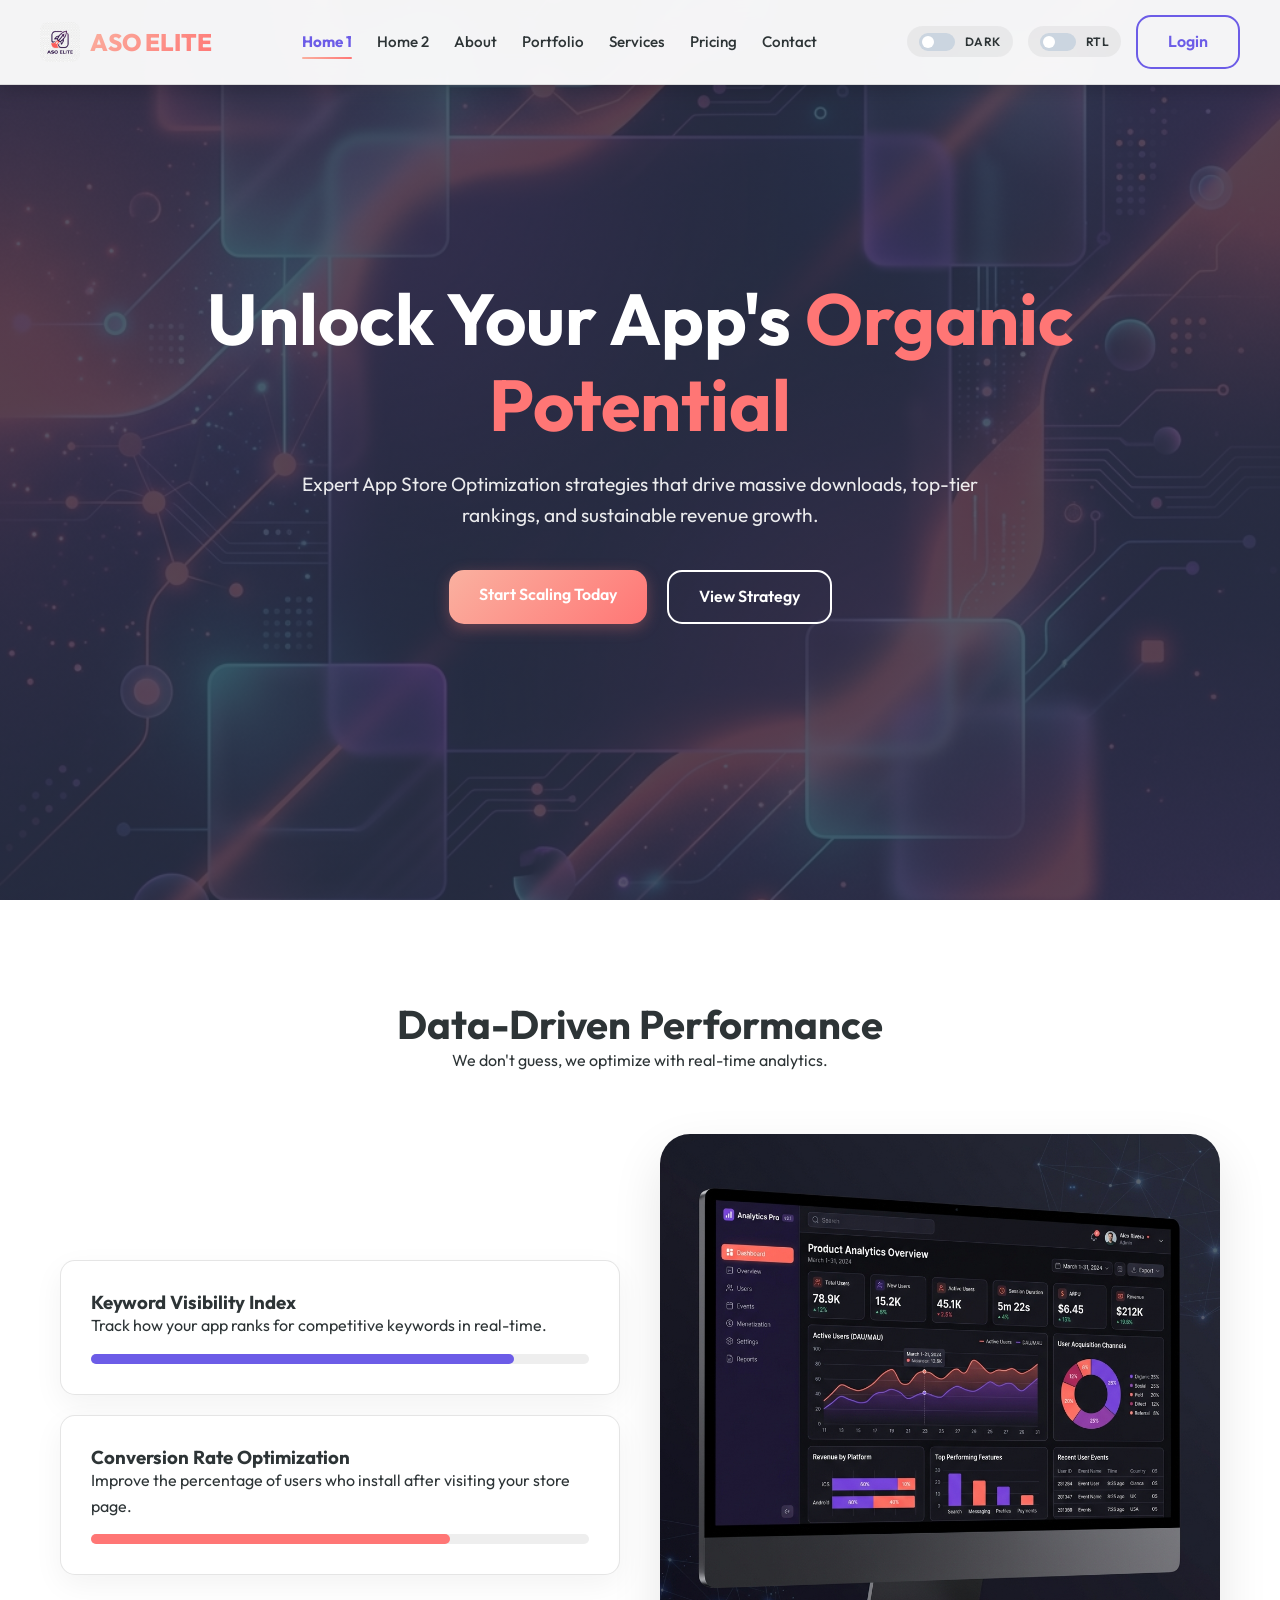
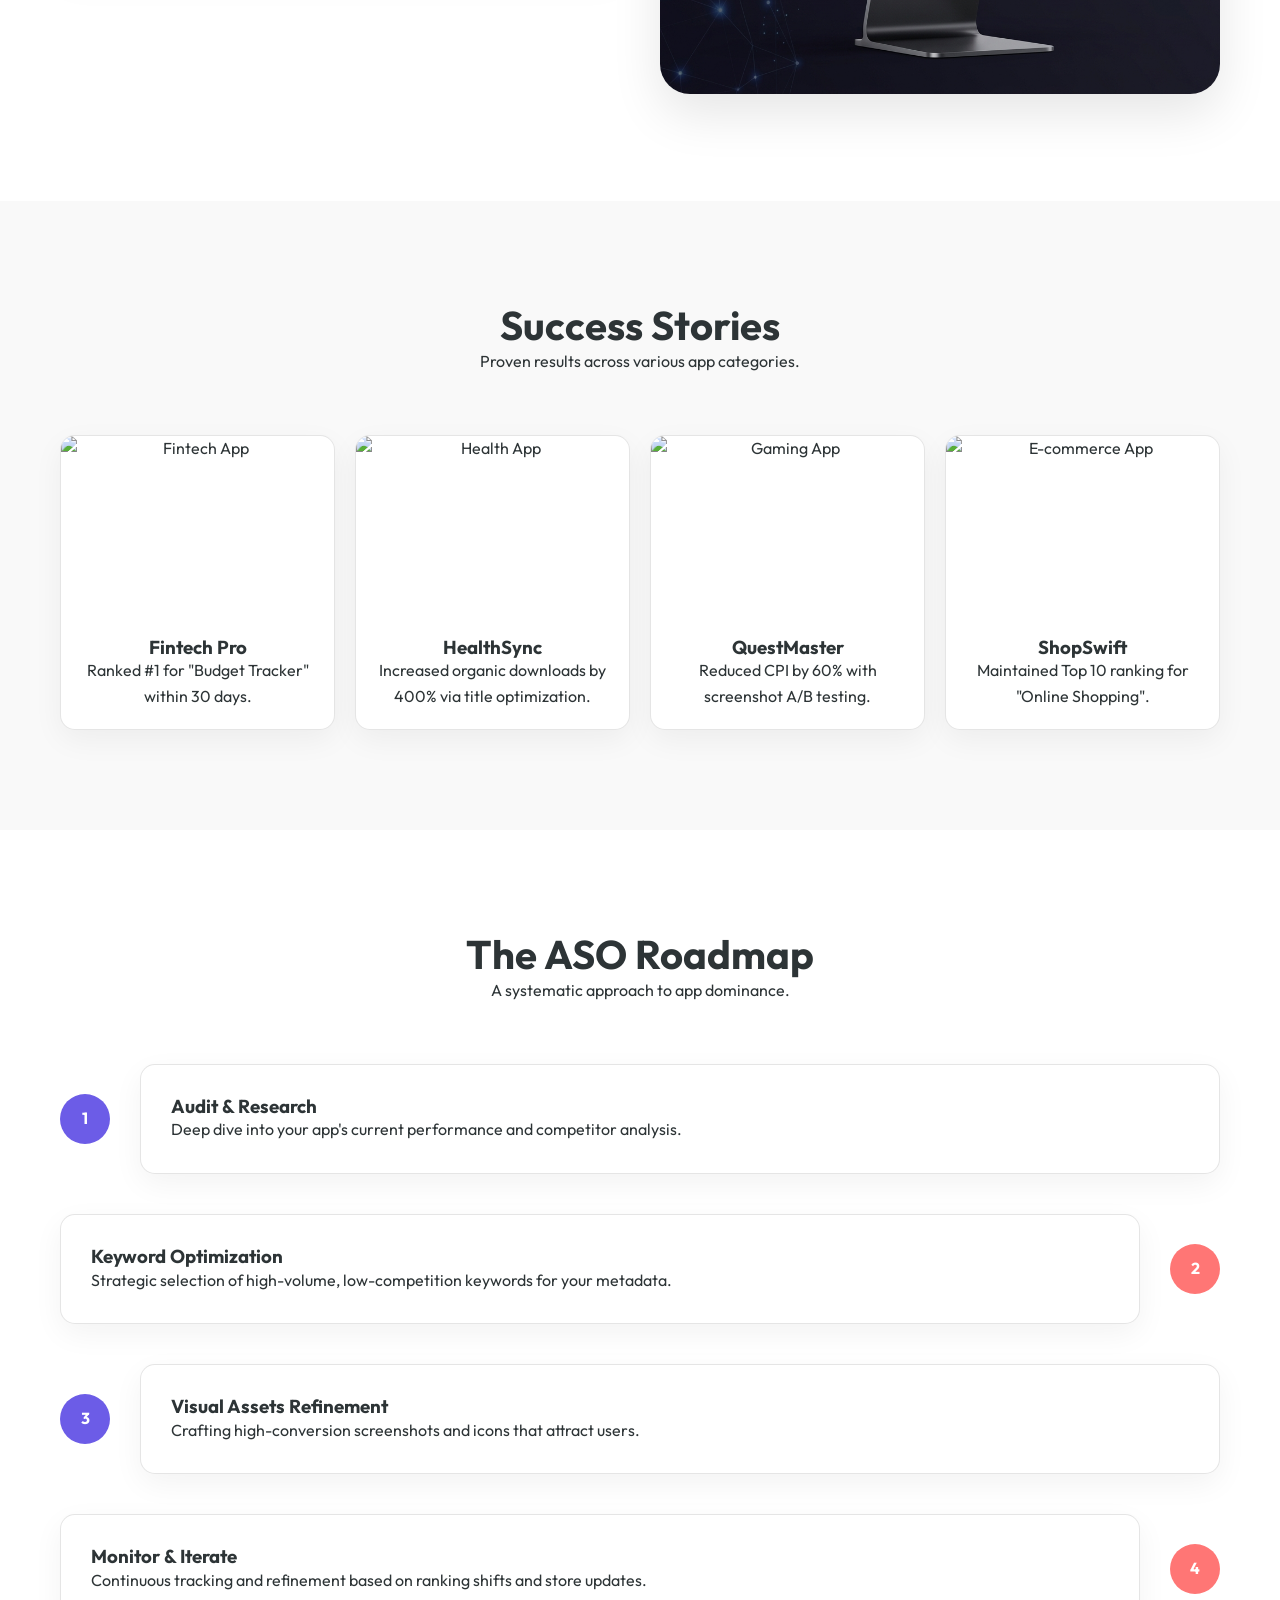
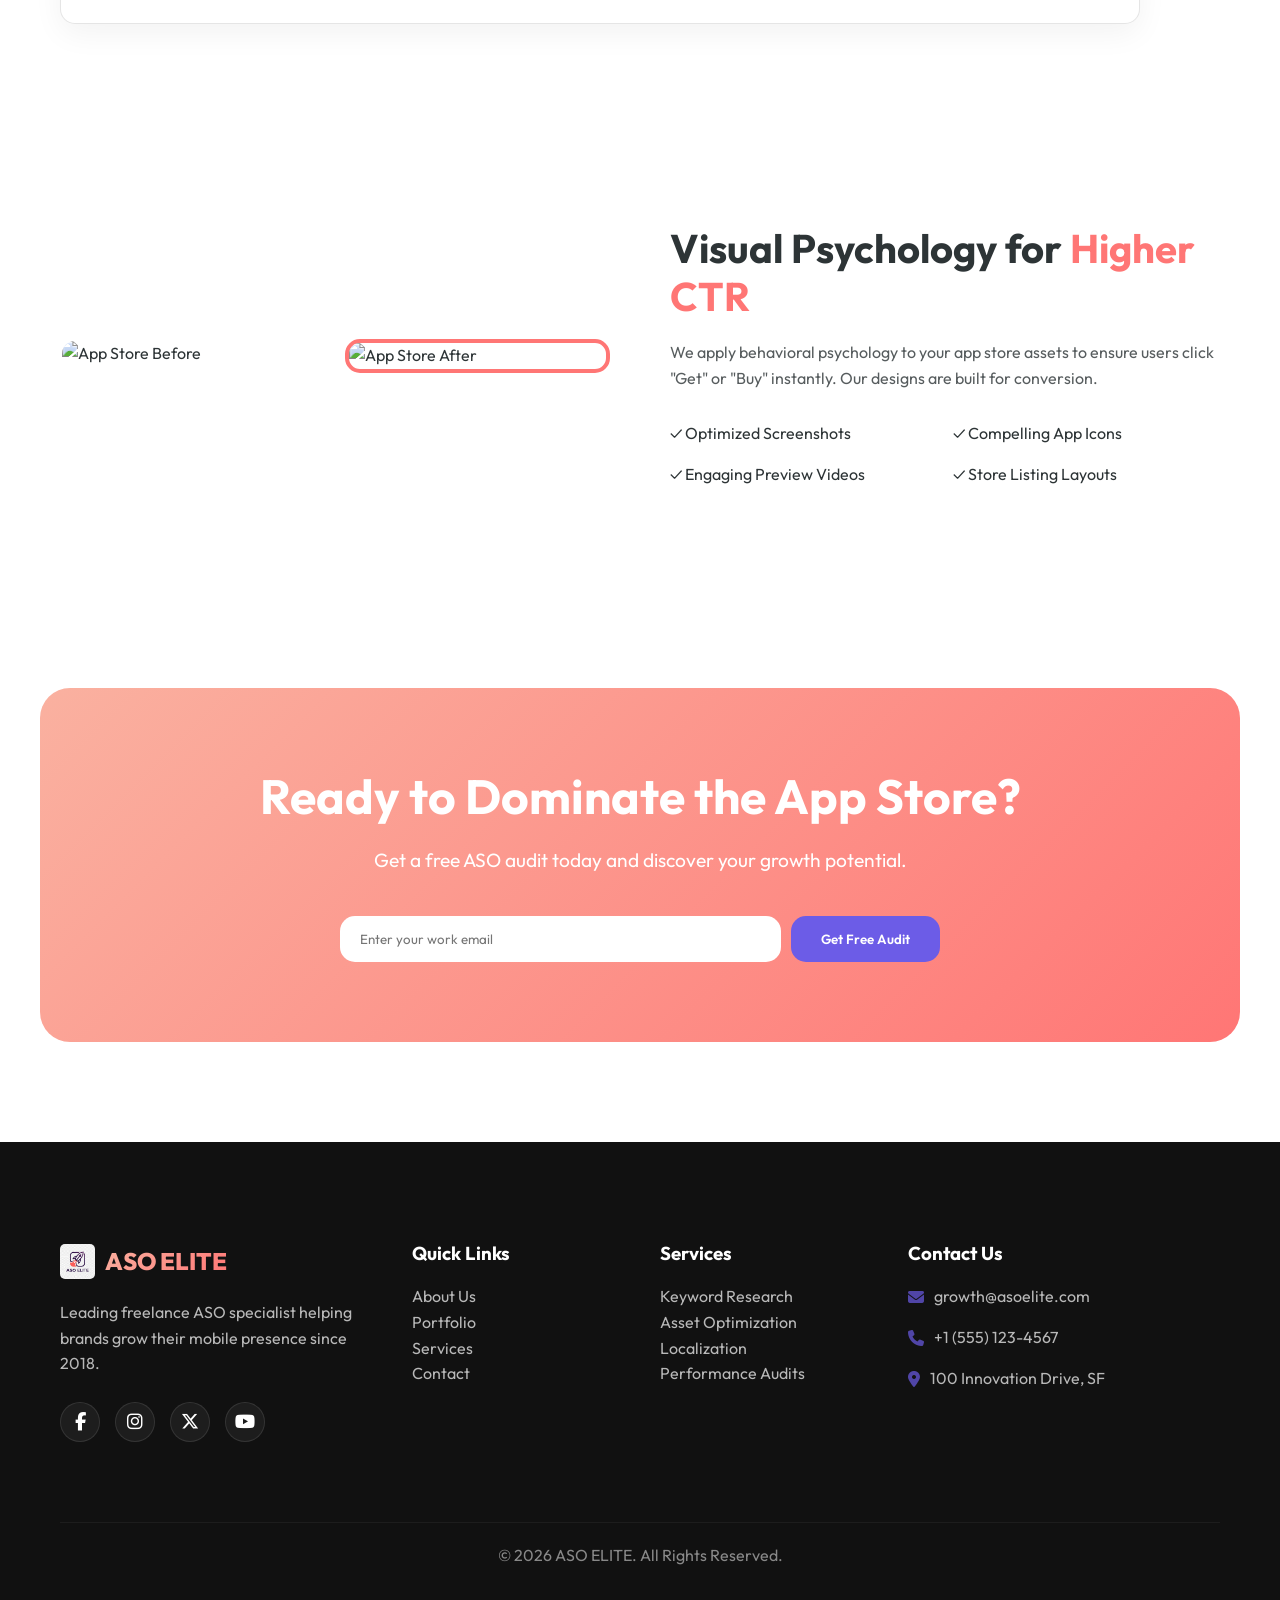
==== commit d230d976: "second commit" ====
--- a/index.html
+++ b/index.html
@@ -7,6 +7,9 @@
     <title>Freelance ASO Specialist | Maximize Your App Growth</title>
     <meta name="description"
         content="Expert App Store Optimization (ASO) services to boost your app's organic downloads, rankings, and revenue.">
+
+    <!-- Favicon -->
+    <link rel="icon" type="image/png" href="assets/images/logo.png">
 
     <!-- Fonts -->
     <link rel="preconnect" href="https://fonts.googleapis.com">
@@ -327,3 +330,5 @@
 </body>
 
 </html>
+
+
--- a/assets/css/style.css
+++ b/assets/css/style.css
@@ -7,16 +7,16 @@
     --dark-graphite: #2d3436;
     --electric-violet: #a29bfe;
     --peach-gradient: linear-gradient(135deg, #fab1a0, #ff7675);
-    --glass-bg: rgba(255, 255, 255, 0.1);
-    --glass-border: rgba(255, 255, 255, 0.2);
-
-    /* Theme Defaults (Light) */
+    --glass-bg: rgba(0, 0, 0, 0.05);
+    --glass-border: rgba(0, 0, 0, 0.1);
+
+    /* Theme Defaults (Light by default) */
     --bg-color: #ffffff;
     --text-color: #2d3436;
     --card-bg: #ffffff;
     --secondary-bg: #f9f9f9;
     --navbar-bg: rgba(255, 255, 255, 0.95);
-    --footer-bg: #111111;
+    --footer-bg: #ffffff;
 
     /* Spacing & Borders */
     --radius-sm: 8px;
@@ -31,8 +31,9 @@
     --card-bg: #111111;
     --secondary-bg: #050505;
     --navbar-bg: rgba(0, 0, 0, 0.95);
-    --glass-bg: rgba(255, 255, 255, 0.05);
-    --glass-border: rgba(255, 255, 255, 0.1);
+    --footer-bg: #111111;
+    --glass-bg: rgba(255, 255, 255, 0.1);
+    --glass-border: rgba(255, 255, 255, 0.2);
 }
 
 * {
@@ -279,10 +280,21 @@
     box-shadow: 0 10px 30px rgba(0, 0, 0, 0.05);
     border: 1px solid var(--glass-border);
     transition: var(--transition);
+    display: flex;
+    flex-direction: column;
 }
 
 .card:hover {
     transform: translateY(-10px);
+}
+
+@media (min-width: 1025px) {
+    .card-title {
+        font-size: 1.05rem !important;
+        white-space: nowrap;
+        overflow: hidden;
+        text-overflow: ellipsis;
+    }
 }
 
 .portfolio-grid {
@@ -435,6 +447,31 @@
         align-items: center !important;
         text-align: center !important;
     }
+
+    .tablet-center > div {
+        display: flex !important;
+        flex-direction: column !important;
+        align-items: center !important;
+        width: 100%;
+    }
+
+    .tablet-center p {
+        text-align: center !important;
+        margin-left: auto;
+        margin-right: auto;
+    }
+
+    .tablet-center ul {
+        display: inline-block;
+        text-align: left;
+        list-style-position: inside;
+        padding-left: 0 !important;
+    }
+
+    .tablet-center ul li {
+        text-align: center;
+        margin-bottom: 10px;
+    }
 }
 
 @media (max-width: 768px) {
